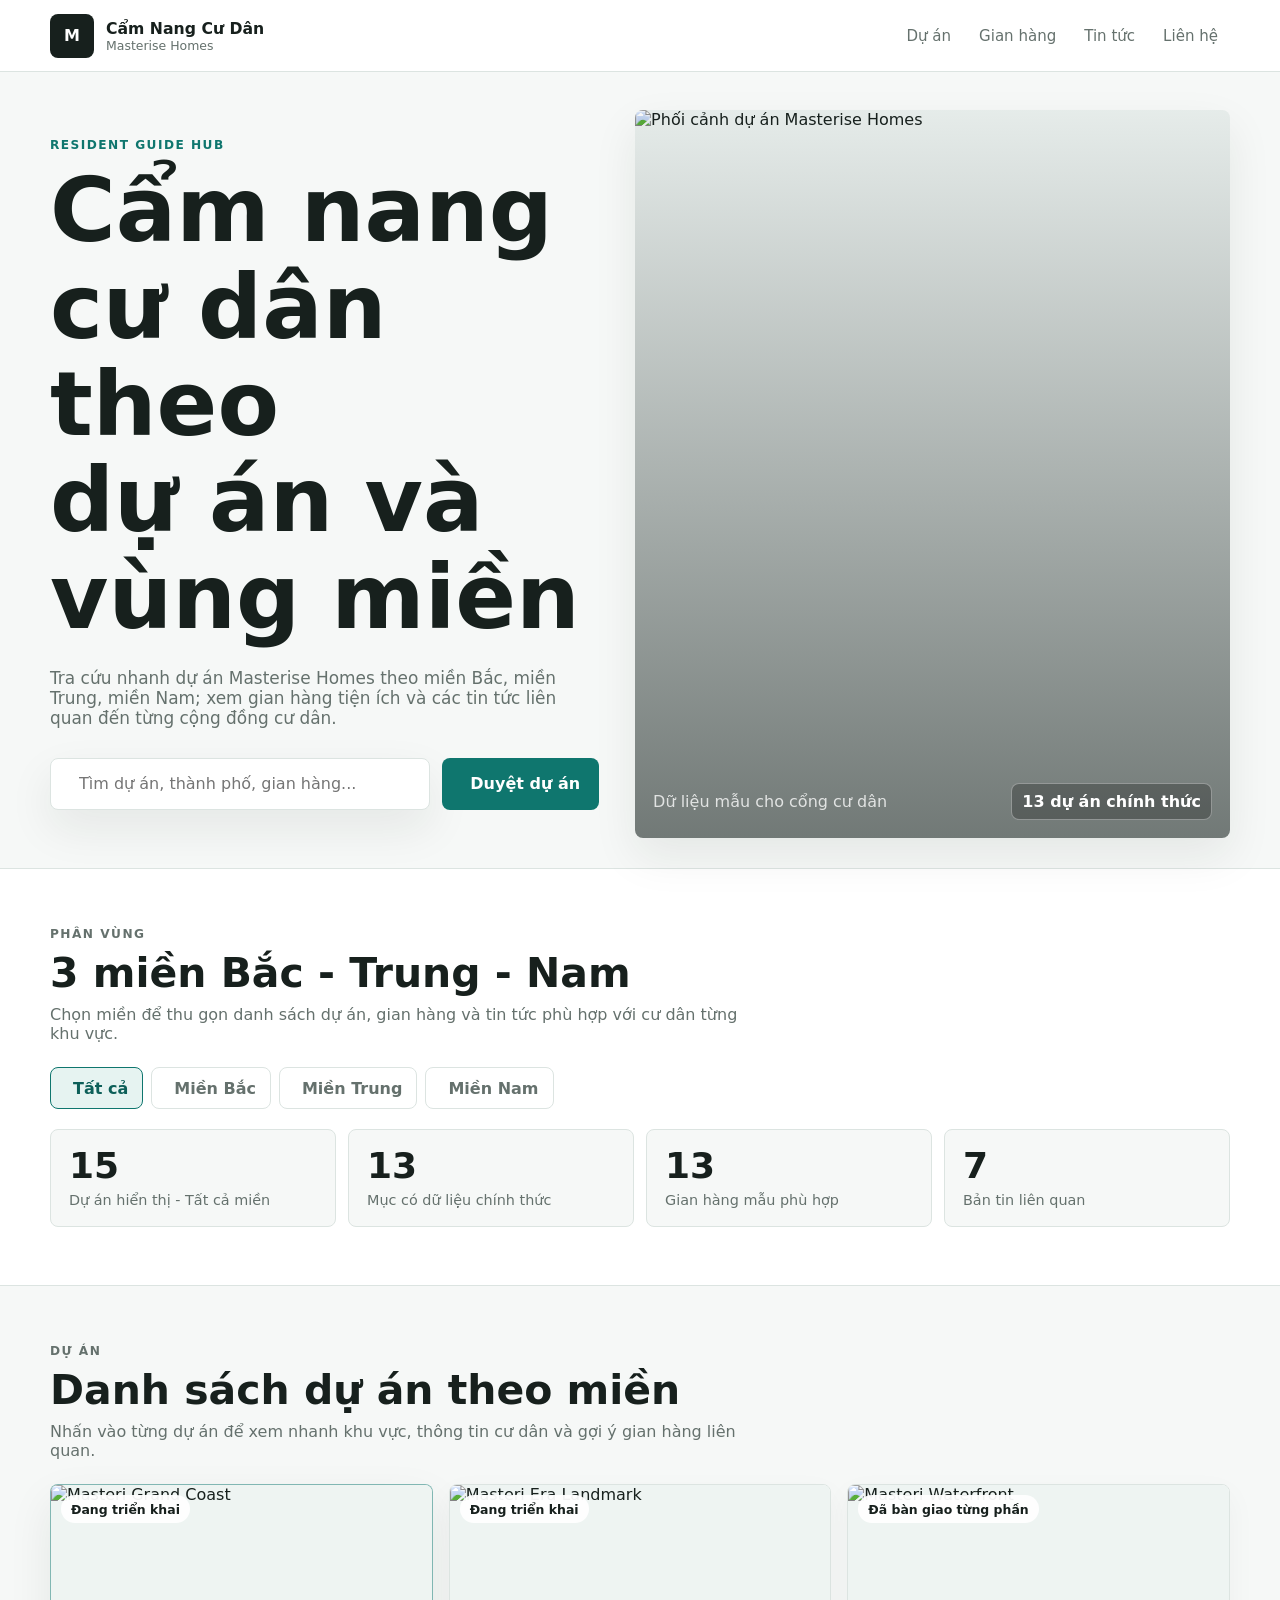
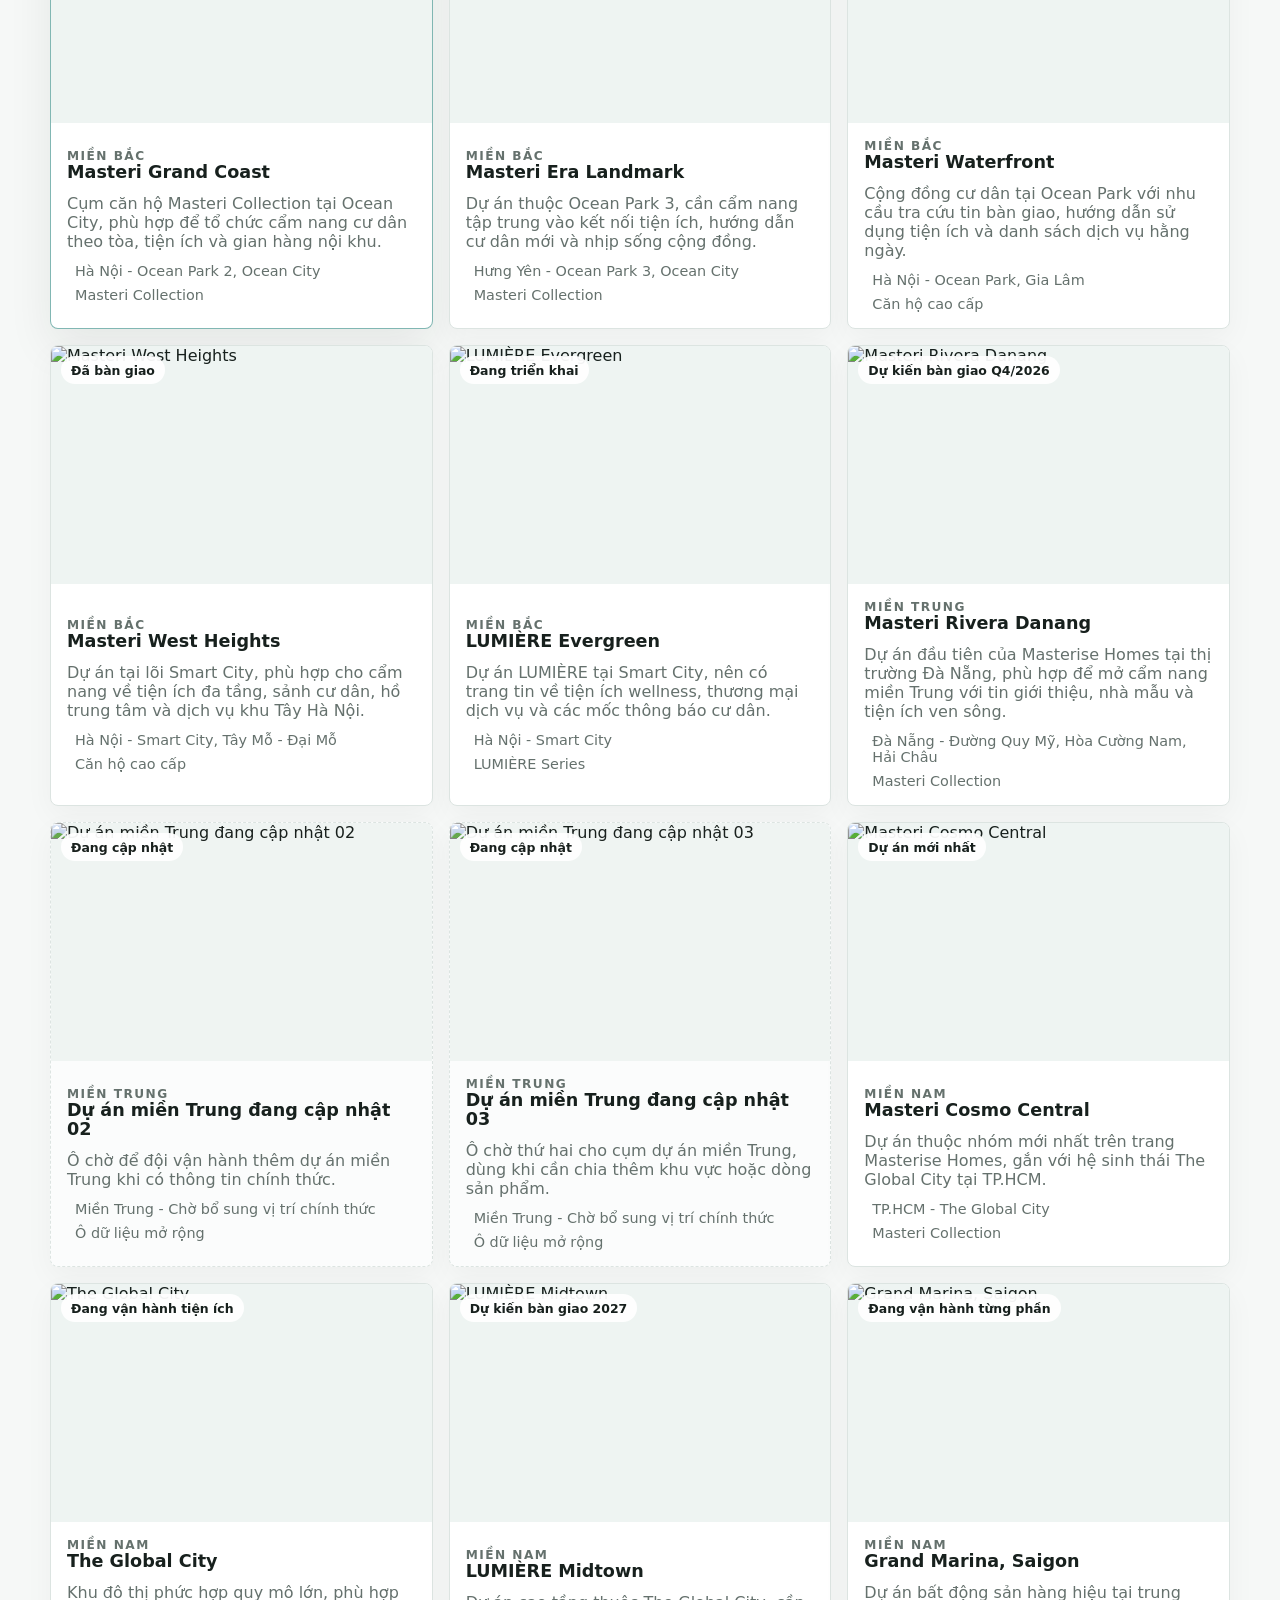
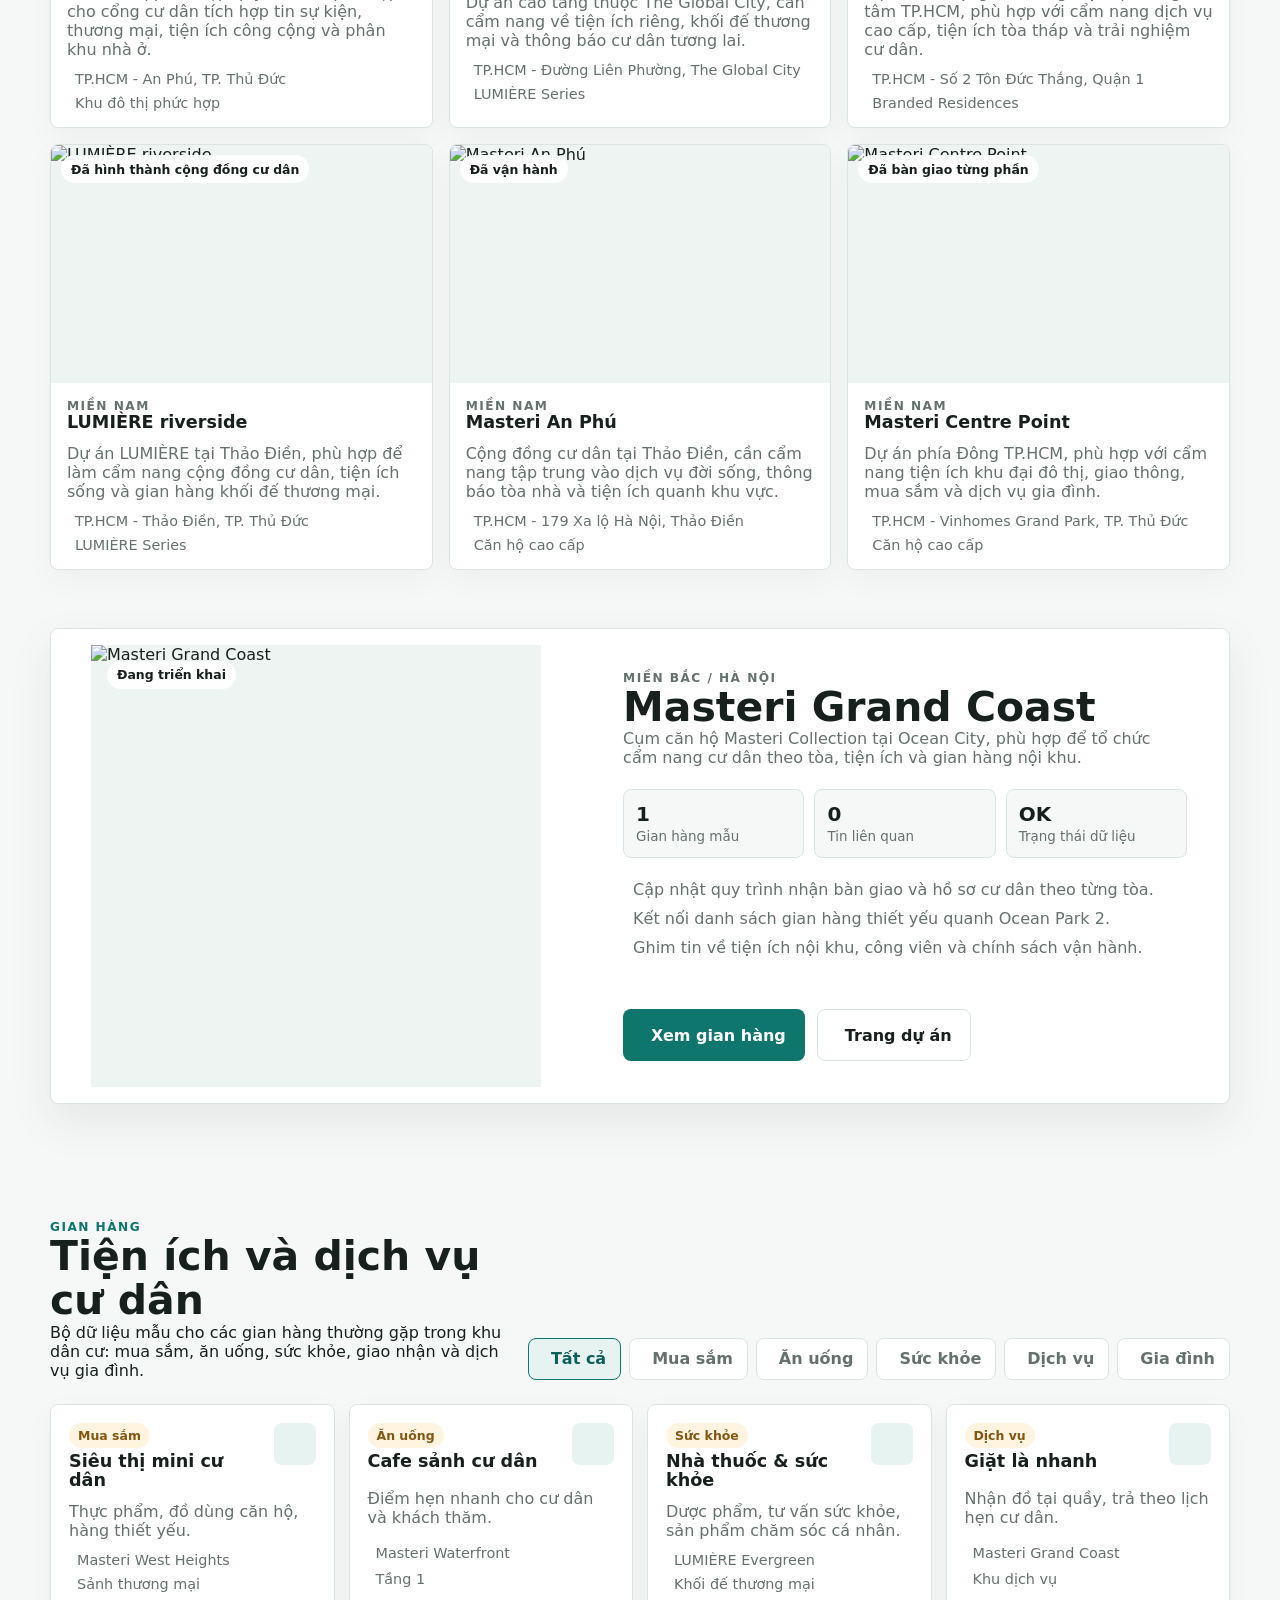
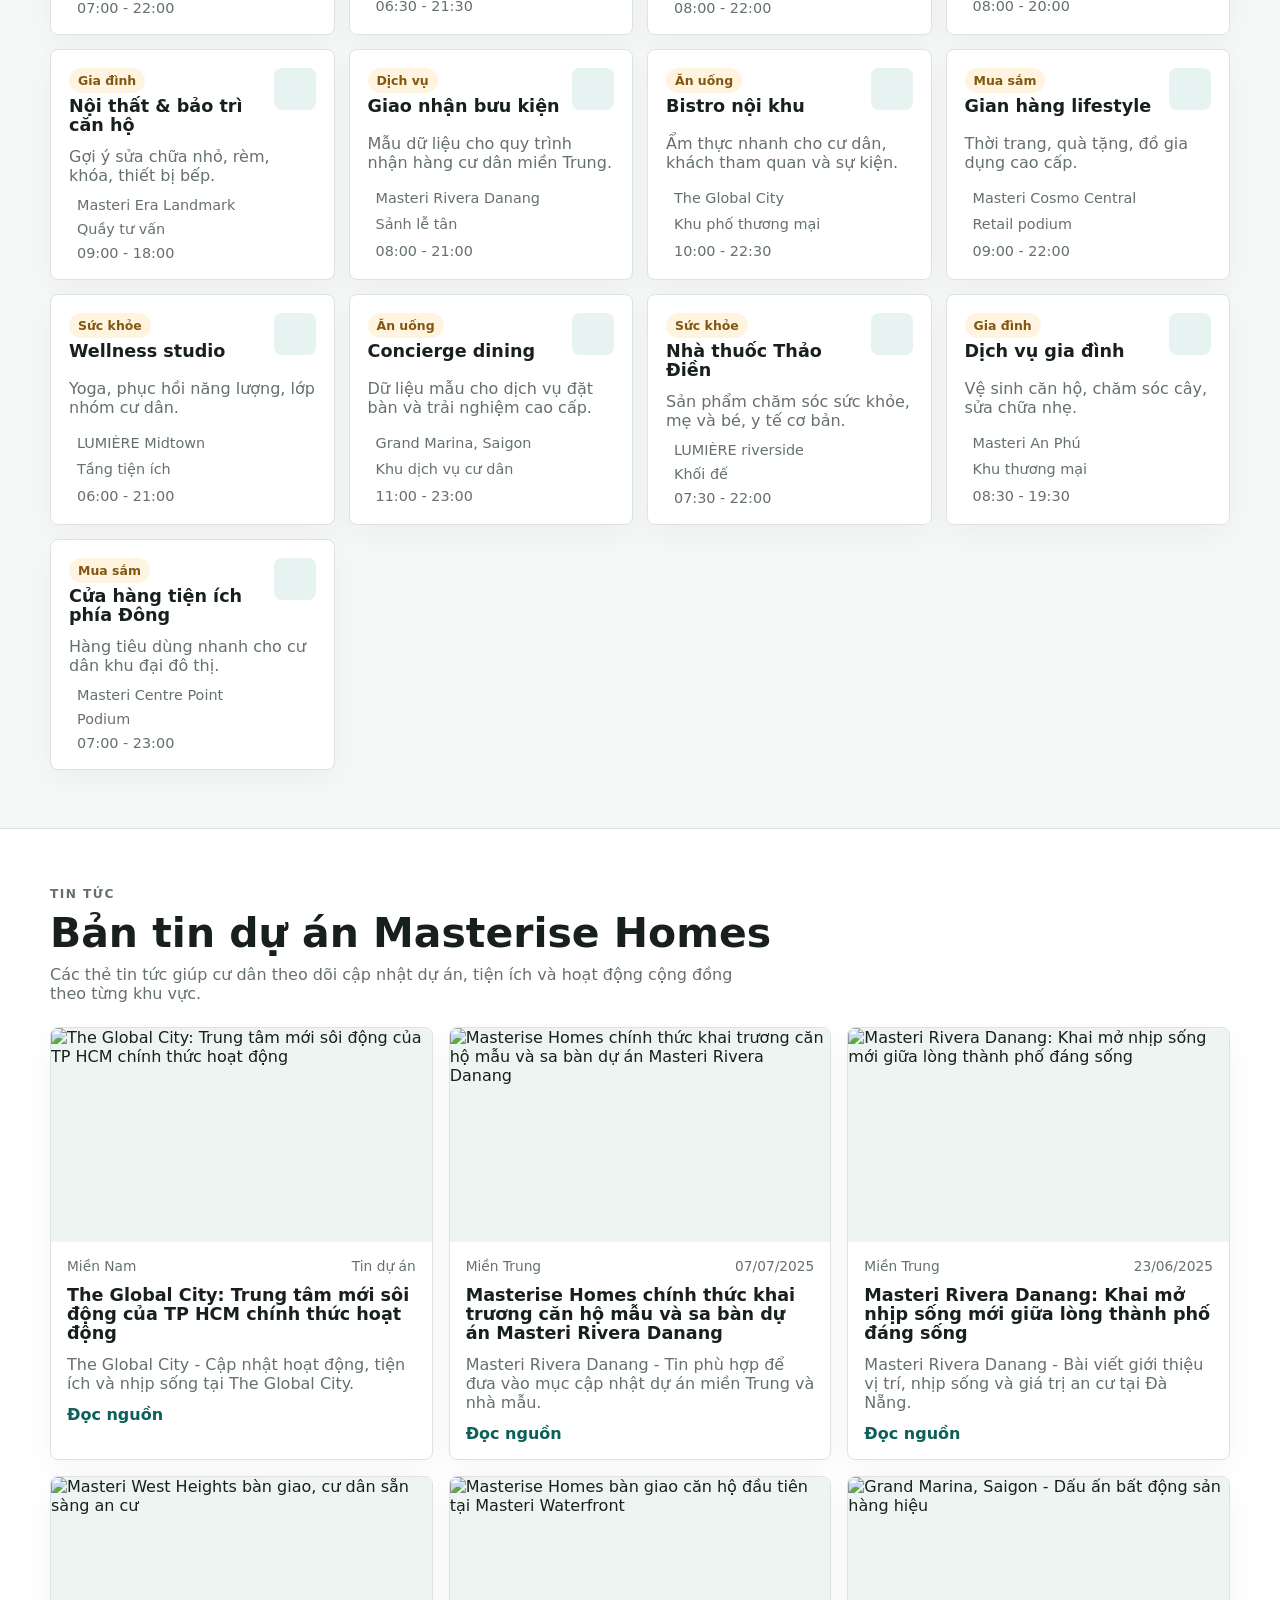
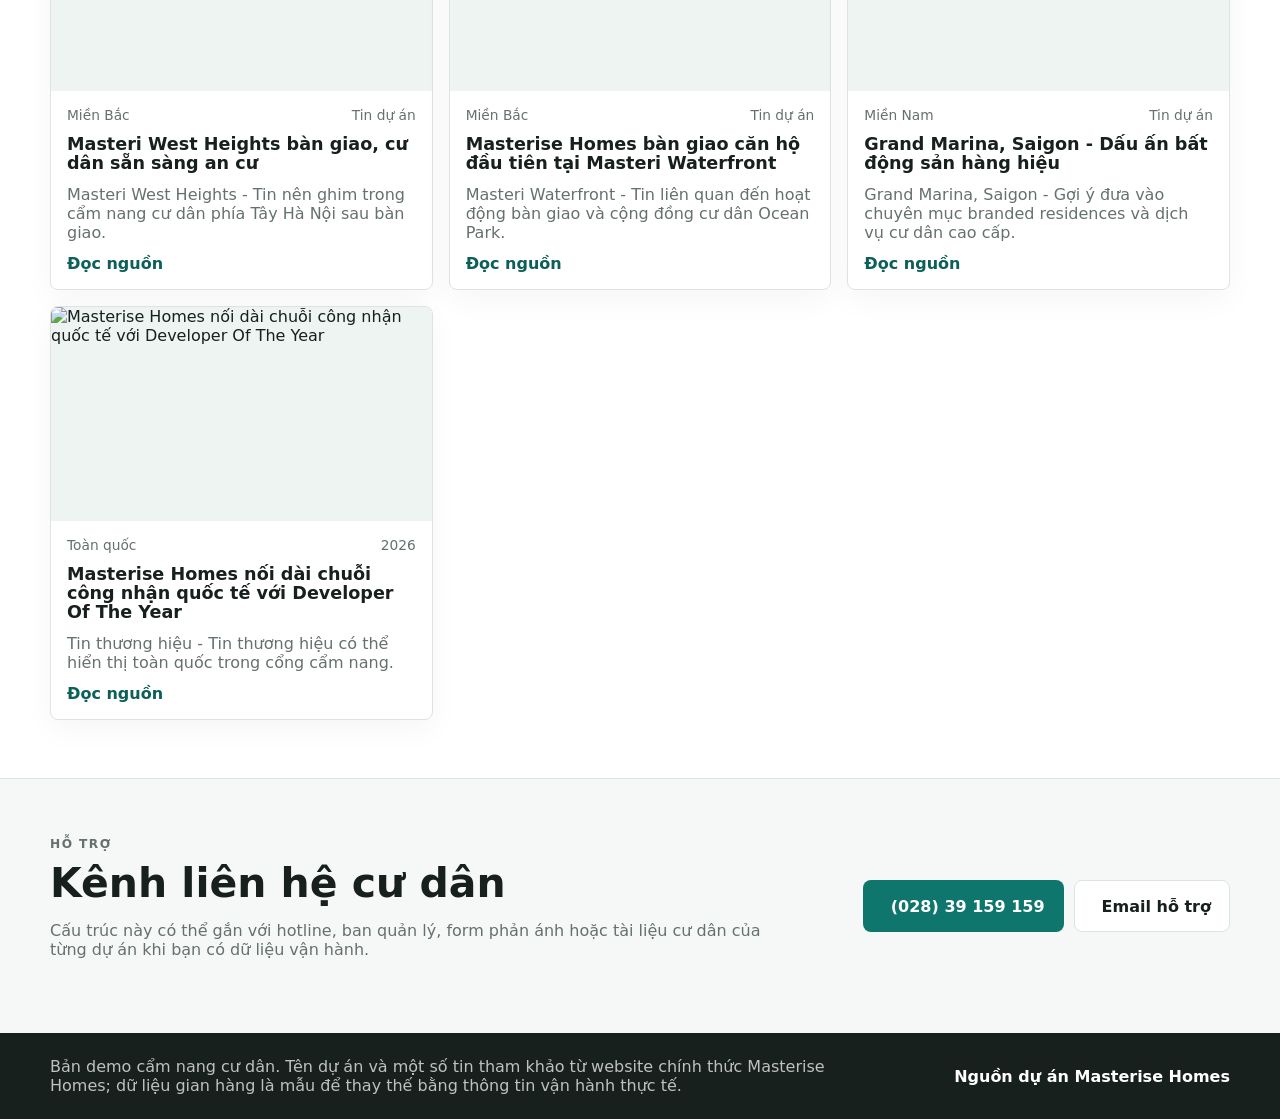
==== index.html @ fe1e752f "Initial resident guide website" ====
<!doctype html>
<html lang="vi">
  <head>
    <meta charset="utf-8" />
    <meta name="viewport" content="width=device-width, initial-scale=1" />
    <title>Cẩm nang cư dân Masterise Homes</title>
    <meta
      name="description"
      content="Cổng cẩm nang cư dân theo 3 miền, dự án, gian hàng và tin tức Masterise Homes."
    />
    <link rel="preconnect" href="https://masterisehomes.com" />
    <link rel="preconnect" href="https://unpkg.com" />
    <link rel="stylesheet" href="styles.css" />
    <script defer src="https://unpkg.com/lucide@latest/dist/umd/lucide.min.js"></script>
    <script defer src="script.js"></script>
  </head>
  <body>
    <header class="topbar">
      <a class="brand" href="#home" aria-label="Về đầu trang">
        <span class="brand-mark">M</span>
        <span>
          <strong>Cẩm Nang Cư Dân</strong>
          <small>Masterise Homes</small>
        </span>
      </a>

      <nav class="main-nav" aria-label="Điều hướng chính">
        <a href="#projects">Dự án</a>
        <a href="#stores">Gian hàng</a>
        <a href="#news">Tin tức</a>
        <a href="#contact">Liên hệ</a>
      </nav>
    </header>

    <main id="home">
      <section class="workspace">
        <div class="workspace-copy">
          <p class="eyebrow">Resident guide hub</p>
          <h1>
            <span>Cẩm nang</span>
            <span>cư dân theo</span>
            <span>dự án và</span>
            <span>vùng miền</span>
          </h1>
          <p>
            Tra cứu nhanh dự án Masterise Homes theo miền Bắc, miền Trung,
            miền Nam; xem gian hàng tiện ích và các tin tức liên quan đến từng
            cộng đồng cư dân.
          </p>

          <div class="control-row" role="search">
            <label class="search-box" for="searchInput">
              <i data-lucide="search" aria-hidden="true"></i>
              <input
                id="searchInput"
                type="search"
                placeholder="Tìm dự án, thành phố, gian hàng..."
                autocomplete="off"
              />
            </label>
            <button class="primary-action" type="button" data-scroll-to="projects">
              <i data-lucide="building-2" aria-hidden="true"></i>
              Duyệt dự án
            </button>
          </div>
        </div>

        <figure class="workspace-media">
          <img
            src="https://masterisehomes.com/_next/image?q=70&url=https%3A%2F%2Frevamp-ldp.masterisehomes.com%2Fuploads%2FMasteri_Cosmo_Central_bbf5e3661f.jpg&w=1920"
            alt="Phối cảnh dự án Masterise Homes"
          />
          <figcaption>
            <span>Dữ liệu mẫu cho cổng cư dân</span>
            <strong id="heroProjectCount">0 dự án</strong>
          </figcaption>
        </figure>
      </section>

      <section class="region-band" aria-labelledby="regionsTitle">
        <div class="section-heading">
          <p class="eyebrow">Phân vùng</p>
          <h2 id="regionsTitle">3 miền Bắc - Trung - Nam</h2>
          <p>
            Chọn miền để thu gọn danh sách dự án, gian hàng và tin tức phù hợp
            với cư dân từng khu vực.
          </p>
        </div>

        <div class="segmented" id="regionTabs" aria-label="Bộ lọc miền">
          <button class="is-active" type="button" data-region="all">
            <i data-lucide="layout-grid" aria-hidden="true"></i>
            Tất cả
          </button>
          <button type="button" data-region="north">
            <i data-lucide="mountain" aria-hidden="true"></i>
            Miền Bắc
          </button>
          <button type="button" data-region="central">
            <i data-lucide="waves" aria-hidden="true"></i>
            Miền Trung
          </button>
          <button type="button" data-region="south">
            <i data-lucide="sun" aria-hidden="true"></i>
            Miền Nam
          </button>
        </div>

        <div class="region-summary" id="regionSummary" aria-live="polite"></div>
      </section>

      <section class="content-section" id="projects" aria-labelledby="projectsTitle">
        <div class="section-heading">
          <p class="eyebrow">Dự án</p>
          <h2 id="projectsTitle">Danh sách dự án theo miền</h2>
          <p>
            Nhấn vào từng dự án để xem nhanh khu vực, thông tin cư dân và gợi ý
            gian hàng liên quan.
          </p>
        </div>

        <div class="project-grid" id="projectGrid"></div>
      </section>

      <section class="detail-band" aria-labelledby="detailTitle">
        <div class="project-detail" id="projectDetail">
          <div class="empty-state">
            <i data-lucide="mouse-pointer-click" aria-hidden="true"></i>
            <h2 id="detailTitle">Chọn một dự án</h2>
            <p>Thông tin vận hành và cẩm nang cư dân sẽ hiển thị tại đây.</p>
          </div>
        </div>
      </section>

      <section class="content-section" id="stores" aria-labelledby="storesTitle">
        <div class="section-heading with-actions">
          <div>
            <p class="eyebrow">Gian hàng</p>
            <h2 id="storesTitle">Tiện ích và dịch vụ cư dân</h2>
            <p>
              Bộ dữ liệu mẫu cho các gian hàng thường gặp trong khu dân cư:
              mua sắm, ăn uống, sức khỏe, giao nhận và dịch vụ gia đình.
            </p>
          </div>
          <div class="chip-row" id="storeCategories" aria-label="Lọc loại gian hàng"></div>
        </div>

        <div class="store-grid" id="storeGrid"></div>
      </section>

      <section class="news-band" id="news" aria-labelledby="newsTitle">
        <div class="section-heading">
          <p class="eyebrow">Tin tức</p>
          <h2 id="newsTitle">Bản tin dự án Masterise Homes</h2>
          <p>
            Các thẻ tin tức giúp cư dân theo dõi cập nhật dự án, tiện ích và
            hoạt động cộng đồng theo từng khu vực.
          </p>
        </div>

        <div class="news-grid" id="newsGrid"></div>
      </section>

      <section class="contact-band" id="contact" aria-labelledby="contactTitle">
        <div>
          <p class="eyebrow">Hỗ trợ</p>
          <h2 id="contactTitle">Kênh liên hệ cư dân</h2>
          <p>
            Cấu trúc này có thể gắn với hotline, ban quản lý, form phản ánh
            hoặc tài liệu cư dân của từng dự án khi bạn có dữ liệu vận hành.
          </p>
        </div>

        <div class="contact-actions">
          <a href="tel:02839159159" class="primary-action">
            <i data-lucide="phone" aria-hidden="true"></i>
            (028) 39 159 159
          </a>
          <a href="mailto:sales@masterisehomes.com" class="secondary-action">
            <i data-lucide="mail" aria-hidden="true"></i>
            Email hỗ trợ
          </a>
        </div>
      </section>
    </main>

    <footer class="site-footer">
      <p>
        Bản demo cẩm nang cư dân. Tên dự án và một số tin tham khảo từ website
        chính thức Masterise Homes; dữ liệu gian hàng là mẫu để thay thế bằng
        thông tin vận hành thực tế.
      </p>
      <a href="https://masterisehomes.com/du-an" target="_blank" rel="noreferrer">
        Nguồn dự án Masterise Homes
      </a>
    </footer>
  </body>
</html>
---- styles.css ----
:root {
  color-scheme: light;
  --bg: #f6f8f7;
  --surface: #ffffff;
  --surface-strong: #eef4f2;
  --ink: #17201d;
  --muted: #65716d;
  --line: #dce4e1;
  --green: #0f766e;
  --green-dark: #0d5f59;
  --gold: #b88428;
  --blue: #2563a9;
  --rose: #be3455;
  --shadow: 0 18px 45px rgba(23, 32, 29, 0.08);
  --radius: 8px;
  --content: min(1180px, calc(100vw - 32px));
  font-family: Inter, ui-sans-serif, system-ui, -apple-system, BlinkMacSystemFont,
    "Segoe UI", sans-serif;
}

* {
  box-sizing: border-box;
}

html {
  scroll-behavior: smooth;
}

body {
  margin: 0;
  background: var(--bg);
  color: var(--ink);
  line-height: 1.5;
}

body,
button,
input {
  font: inherit;
}

button,
a {
  -webkit-tap-highlight-color: transparent;
}

button {
  cursor: pointer;
}

a {
  color: inherit;
  text-decoration: none;
}

img {
  display: block;
  max-width: 100%;
}

.topbar {
  position: sticky;
  top: 0;
  z-index: 20;
  display: flex;
  align-items: center;
  justify-content: space-between;
  gap: 24px;
  width: 100%;
  min-height: 72px;
  padding: 12px max(16px, calc((100vw - 1180px) / 2));
  background: rgba(255, 255, 255, 0.92);
  border-bottom: 1px solid var(--line);
  backdrop-filter: blur(14px);
}

.brand {
  display: inline-flex;
  align-items: center;
  gap: 12px;
  min-width: 0;
}

.brand-mark {
  display: grid;
  place-items: center;
  flex: 0 0 44px;
  width: 44px;
  height: 44px;
  background: var(--ink);
  color: #fff;
  border-radius: var(--radius);
  font-weight: 800;
  letter-spacing: 0;
}

.brand strong,
.brand small {
  display: block;
}

.brand strong {
  font-size: 0.98rem;
}

.brand small {
  color: var(--muted);
  font-size: 0.78rem;
}

.main-nav {
  display: flex;
  align-items: center;
  justify-content: flex-end;
  gap: 4px;
  color: var(--muted);
  font-size: 0.94rem;
}

.main-nav a {
  border-radius: var(--radius);
  padding: 10px 12px;
}

.main-nav a:hover,
.main-nav a:focus-visible {
  background: var(--surface-strong);
  color: var(--ink);
  outline: none;
}

main {
  overflow: hidden;
}

.workspace {
  display: grid;
  grid-template-columns: minmax(0, 0.96fr) minmax(360px, 1.04fr);
  gap: 36px;
  align-items: stretch;
  width: var(--content);
  min-height: calc(100svh - 104px);
  margin: 0 auto;
  padding: 38px 0 30px;
}

.workspace-copy {
  display: flex;
  flex-direction: column;
  justify-content: center;
  min-width: 0;
  padding: 22px 0;
}

.eyebrow {
  margin: 0 0 10px;
  color: var(--green);
  font-size: 0.76rem;
  font-weight: 800;
  letter-spacing: 0.12em;
  text-transform: uppercase;
}

h1,
h2,
h3,
p {
  overflow-wrap: anywhere;
}

h1,
h2,
h3 {
  margin: 0;
  line-height: 1.08;
  letter-spacing: 0;
}

h1 {
  max-width: 760px;
  font-size: clamp(2.6rem, 7vw, 5.8rem);
}

h1 span {
  display: block;
}

h2 {
  font-size: clamp(1.7rem, 3.2vw, 3rem);
}

h3 {
  font-size: 1.1rem;
}

.workspace-copy > p:not(.eyebrow),
.section-heading > p,
.contact-band p,
.site-footer p {
  max-width: 720px;
  color: var(--muted);
}

.workspace-copy > p:not(.eyebrow) {
  margin: 22px 0 0;
  font-size: 1.06rem;
}

.control-row {
  display: flex;
  gap: 12px;
  align-items: center;
  flex-wrap: wrap;
  margin-top: 30px;
}

.search-box {
  display: flex;
  align-items: center;
  gap: 10px;
  flex: 1 1 310px;
  min-width: min(100%, 280px);
  height: 52px;
  padding: 0 16px;
  background: var(--surface);
  border: 1px solid var(--line);
  border-radius: var(--radius);
  box-shadow: var(--shadow);
}

.search-box svg {
  flex: 0 0 20px;
  color: var(--green);
}

.search-box input {
  width: 100%;
  min-width: 0;
  border: 0;
  outline: 0;
  background: transparent;
  color: var(--ink);
}

.primary-action,
.secondary-action {
  display: inline-flex;
  align-items: center;
  justify-content: center;
  gap: 9px;
  min-height: 52px;
  border: 1px solid transparent;
  border-radius: var(--radius);
  padding: 0 18px;
  font-weight: 800;
  white-space: nowrap;
}

.primary-action {
  background: var(--green);
  color: #fff;
}

.primary-action:hover,
.primary-action:focus-visible {
  background: var(--green-dark);
  outline: none;
}

.secondary-action {
  background: var(--surface);
  border-color: var(--line);
  color: var(--ink);
}

.secondary-action:hover,
.secondary-action:focus-visible {
  background: var(--surface-strong);
  outline: none;
}

.primary-action svg,
.secondary-action svg {
  flex: 0 0 18px;
  width: 18px;
  height: 18px;
}

.workspace-media {
  position: relative;
  min-height: 520px;
  margin: 0;
  overflow: hidden;
  border-radius: var(--radius);
  background: var(--surface-strong);
  box-shadow: var(--shadow);
}

.workspace-media img {
  width: 100%;
  height: 100%;
  min-height: 520px;
  object-fit: cover;
}

.workspace-media::after {
  content: "";
  position: absolute;
  inset: 0;
  background: linear-gradient(
    180deg,
    rgba(23, 32, 29, 0.04),
    rgba(23, 32, 29, 0.58)
  );
  pointer-events: none;
}

.workspace-media figcaption {
  position: absolute;
  right: 18px;
  bottom: 18px;
  left: 18px;
  z-index: 1;
  display: flex;
  align-items: center;
  justify-content: space-between;
  gap: 14px;
  color: #fff;
}

.workspace-media span {
  color: rgba(255, 255, 255, 0.78);
}

.workspace-media strong {
  flex: 0 0 auto;
  border: 1px solid rgba(255, 255, 255, 0.35);
  border-radius: var(--radius);
  padding: 8px 10px;
  background: rgba(0, 0, 0, 0.24);
}

.region-band,
.content-section,
.news-band,
.contact-band {
  width: 100%;
  padding: 58px max(16px, calc((100vw - 1180px) / 2));
}

.region-band,
.news-band {
  background: var(--surface);
  border-block: 1px solid var(--line);
}

.section-heading {
  display: grid;
  gap: 10px;
  margin-bottom: 24px;
}

.section-heading.with-actions {
  grid-template-columns: minmax(0, 1fr) auto;
  align-items: end;
  gap: 20px;
}

.section-heading p {
  margin: 0;
}

.segmented,
.chip-row {
  display: flex;
  flex-wrap: wrap;
  gap: 8px;
}

.segmented button,
.chip-row button {
  display: inline-flex;
  align-items: center;
  justify-content: center;
  gap: 8px;
  min-height: 42px;
  border: 1px solid var(--line);
  border-radius: var(--radius);
  padding: 0 14px;
  background: var(--surface);
  color: var(--muted);
  font-weight: 800;
}

.segmented button:hover,
.segmented button:focus-visible,
.chip-row button:hover,
.chip-row button:focus-visible,
.segmented button.is-active,
.chip-row button.is-active {
  border-color: var(--green);
  background: #e6f3f1;
  color: var(--green-dark);
  outline: none;
}

.segmented svg,
.chip-row svg {
  width: 17px;
  height: 17px;
}

.region-summary {
  display: grid;
  grid-template-columns: repeat(4, minmax(0, 1fr));
  gap: 12px;
  margin-top: 20px;
}

.summary-tile {
  min-width: 0;
  border: 1px solid var(--line);
  border-radius: var(--radius);
  padding: 18px;
  background: var(--bg);
}

.summary-tile strong {
  display: block;
  font-size: clamp(1.45rem, 3vw, 2.25rem);
  line-height: 1;
}

.summary-tile span {
  display: block;
  margin-top: 8px;
  color: var(--muted);
  font-size: 0.9rem;
}

.project-grid {
  display: grid;
  grid-template-columns: repeat(3, minmax(0, 1fr));
  gap: 16px;
}

.project-card,
.store-card,
.news-card {
  min-width: 0;
  border: 1px solid var(--line);
  border-radius: var(--radius);
  background: var(--surface);
  box-shadow: 0 10px 30px rgba(23, 32, 29, 0.04);
}

.project-card {
  display: grid;
  overflow: hidden;
  padding: 0;
  text-align: left;
  color: inherit;
}

.project-card:hover,
.project-card:focus-visible,
.project-card.is-selected {
  border-color: rgba(15, 118, 110, 0.52);
  box-shadow: var(--shadow);
  outline: none;
}

.project-card figure {
  position: relative;
  aspect-ratio: 16 / 10;
  margin: 0;
  overflow: hidden;
  background: var(--surface-strong);
}

.project-card img,
.detail-visual img,
.news-card img {
  width: 100%;
  height: 100%;
  object-fit: cover;
}

.badge {
  display: inline-flex;
  align-items: center;
  min-height: 28px;
  border-radius: 999px;
  padding: 0 10px;
  background: rgba(255, 255, 255, 0.94);
  color: var(--ink);
  font-size: 0.78rem;
  font-weight: 900;
}

.project-card .badge {
  position: absolute;
  top: 10px;
  left: 10px;
}

.project-body {
  display: grid;
  gap: 12px;
  padding: 16px;
}

.project-body p,
.store-card p,
.news-card p,
.detail-copy p {
  margin: 0;
  color: var(--muted);
}

.meta-list {
  display: grid;
  gap: 8px;
  color: var(--muted);
  font-size: 0.9rem;
}

.meta-list span {
  display: flex;
  align-items: flex-start;
  gap: 8px;
  min-width: 0;
}

.meta-list svg {
  flex: 0 0 17px;
  width: 17px;
  height: 17px;
  margin-top: 2px;
  color: var(--green);
}

.placeholder-project {
  border-style: dashed;
  background: #fbfcfc;
}

.placeholder-project figure {
  filter: grayscale(0.22);
}

.detail-band {
  padding: 0 max(16px, calc((100vw - 1180px) / 2)) 58px;
}

.project-detail {
  min-height: 340px;
  border: 1px solid var(--line);
  border-radius: var(--radius);
  background: var(--surface);
  box-shadow: var(--shadow);
  overflow: hidden;
}

.detail-layout {
  display: grid;
  grid-template-columns: minmax(280px, 0.9fr) minmax(0, 1.1fr);
  min-height: 420px;
}

.detail-visual {
  position: relative;
  min-height: 360px;
  background: var(--surface-strong);
}

.detail-visual .badge {
  position: absolute;
  top: 16px;
  left: 16px;
}

.detail-copy {
  display: grid;
  gap: 22px;
  align-content: center;
  padding: clamp(22px, 4vw, 42px);
}

.detail-kpis {
  display: grid;
  grid-template-columns: repeat(3, minmax(0, 1fr));
  gap: 10px;
}

.kpi {
  border: 1px solid var(--line);
  border-radius: var(--radius);
  padding: 12px;
  background: var(--bg);
}

.kpi strong {
  display: block;
  font-size: 1.25rem;
}

.kpi span {
  color: var(--muted);
  font-size: 0.84rem;
}

.guide-list {
  display: grid;
  gap: 10px;
  margin: 0;
  padding: 0;
  list-style: none;
}

.guide-list li {
  display: flex;
  gap: 10px;
  align-items: flex-start;
  color: var(--muted);
}

.guide-list svg {
  flex: 0 0 18px;
  width: 18px;
  height: 18px;
  margin-top: 2px;
  color: var(--gold);
}

.empty-state {
  display: grid;
  place-items: center;
  gap: 12px;
  min-height: 340px;
  padding: 32px;
  text-align: center;
}

.empty-state svg {
  width: 36px;
  height: 36px;
  color: var(--green);
}

.store-grid {
  display: grid;
  grid-template-columns: repeat(4, minmax(0, 1fr));
  gap: 14px;
}

.store-card {
  display: grid;
  gap: 12px;
  padding: 18px;
}

.store-top {
  display: flex;
  align-items: flex-start;
  justify-content: space-between;
  gap: 12px;
}

.store-icon {
  display: grid;
  place-items: center;
  flex: 0 0 42px;
  width: 42px;
  height: 42px;
  border-radius: var(--radius);
  background: #e6f3f1;
  color: var(--green-dark);
}

.store-icon svg {
  width: 21px;
  height: 21px;
}

.store-card h3 {
  margin-top: 4px;
}

.store-tag {
  display: inline-flex;
  width: fit-content;
  border-radius: 999px;
  padding: 5px 9px;
  background: #fff4df;
  color: #835712;
  font-size: 0.78rem;
  font-weight: 900;
}

.news-grid {
  display: grid;
  grid-template-columns: repeat(3, minmax(0, 1fr));
  gap: 16px;
}

.news-card {
  overflow: hidden;
}

.news-card figure {
  aspect-ratio: 16 / 9;
  margin: 0;
  background: var(--surface-strong);
}

.news-body {
  display: grid;
  gap: 12px;
  padding: 16px;
}

.news-meta {
  display: flex;
  align-items: center;
  justify-content: space-between;
  gap: 12px;
  color: var(--muted);
  font-size: 0.86rem;
}

.news-card a {
  display: inline-flex;
  align-items: center;
  gap: 8px;
  width: fit-content;
  color: var(--green-dark);
  font-weight: 900;
}

.news-card a:hover,
.news-card a:focus-visible {
  color: var(--blue);
  outline: none;
}

.contact-band {
  display: grid;
  grid-template-columns: minmax(0, 1fr) auto;
  align-items: center;
  gap: 28px;
}

.contact-band h2 {
  margin-bottom: 10px;
}

.contact-actions {
  display: flex;
  flex-wrap: wrap;
  gap: 10px;
  justify-content: flex-end;
}

.site-footer {
  display: flex;
  align-items: center;
  justify-content: space-between;
  gap: 20px;
  padding: 24px max(16px, calc((100vw - 1180px) / 2));
  background: var(--ink);
  color: #fff;
}

.site-footer p {
  max-width: 820px;
  margin: 0;
  color: rgba(255, 255, 255, 0.72);
}

.site-footer a {
  flex: 0 0 auto;
  color: #fff;
  font-weight: 900;
}

.site-footer a:hover,
.site-footer a:focus-visible {
  color: #d9b56d;
  outline: none;
}

.no-results {
  grid-column: 1 / -1;
  border: 1px dashed var(--line);
  border-radius: var(--radius);
  padding: 24px;
  background: var(--surface);
  color: var(--muted);
}

@media (max-width: 980px) {
  .workspace {
    grid-template-columns: 1fr;
    min-height: auto;
  }

  .workspace-media,
  .workspace-media img {
    min-height: 380px;
  }

  .region-summary,
  .store-grid {
    grid-template-columns: repeat(2, minmax(0, 1fr));
  }

  .project-grid,
  .news-grid {
    grid-template-columns: repeat(2, minmax(0, 1fr));
  }

  .detail-layout,
  .contact-band,
  .section-heading.with-actions {
    grid-template-columns: 1fr;
  }

  .contact-actions {
    justify-content: flex-start;
  }
}

@media (max-width: 720px) {
  .topbar {
    position: static;
    align-items: flex-start;
    flex-direction: column;
    gap: 10px;
  }

  .main-nav {
    display: flex;
    flex-wrap: wrap;
    width: 100%;
    justify-content: flex-start;
    gap: 16px;
    overflow-x: visible;
    padding-bottom: 2px;
  }

  .main-nav a {
    padding: 8px 0;
    text-align: left;
    font-size: 0.82rem;
    white-space: nowrap;
  }

  .workspace {
    width: calc(100vw - 24px);
    padding-top: 20px;
  }

  h1 {
    font-size: clamp(1.9rem, 8.6vw, 2.25rem);
  }

  .workspace-copy > p:not(.eyebrow) {
    max-width: calc(100vw - 96px);
    font-size: 0.96rem;
  }

  .primary-action,
  .secondary-action,
  .search-box {
    width: 100%;
  }

  .workspace-media,
  .workspace-media img {
    min-height: 300px;
  }

  .workspace-media figcaption {
    align-items: flex-start;
    flex-direction: column;
  }

  .region-band,
  .content-section,
  .news-band,
  .contact-band {
    padding-block: 42px;
  }

  .project-grid,
  .news-grid,
  .store-grid,
  .region-summary,
  .detail-kpis {
    grid-template-columns: 1fr;
  }

  .detail-band {
    padding-bottom: 42px;
  }

  .segmented button,
  .chip-row button {
    flex: 1 1 calc(50% - 8px);
  }

  .site-footer {
    align-items: flex-start;
    flex-direction: column;
  }
}
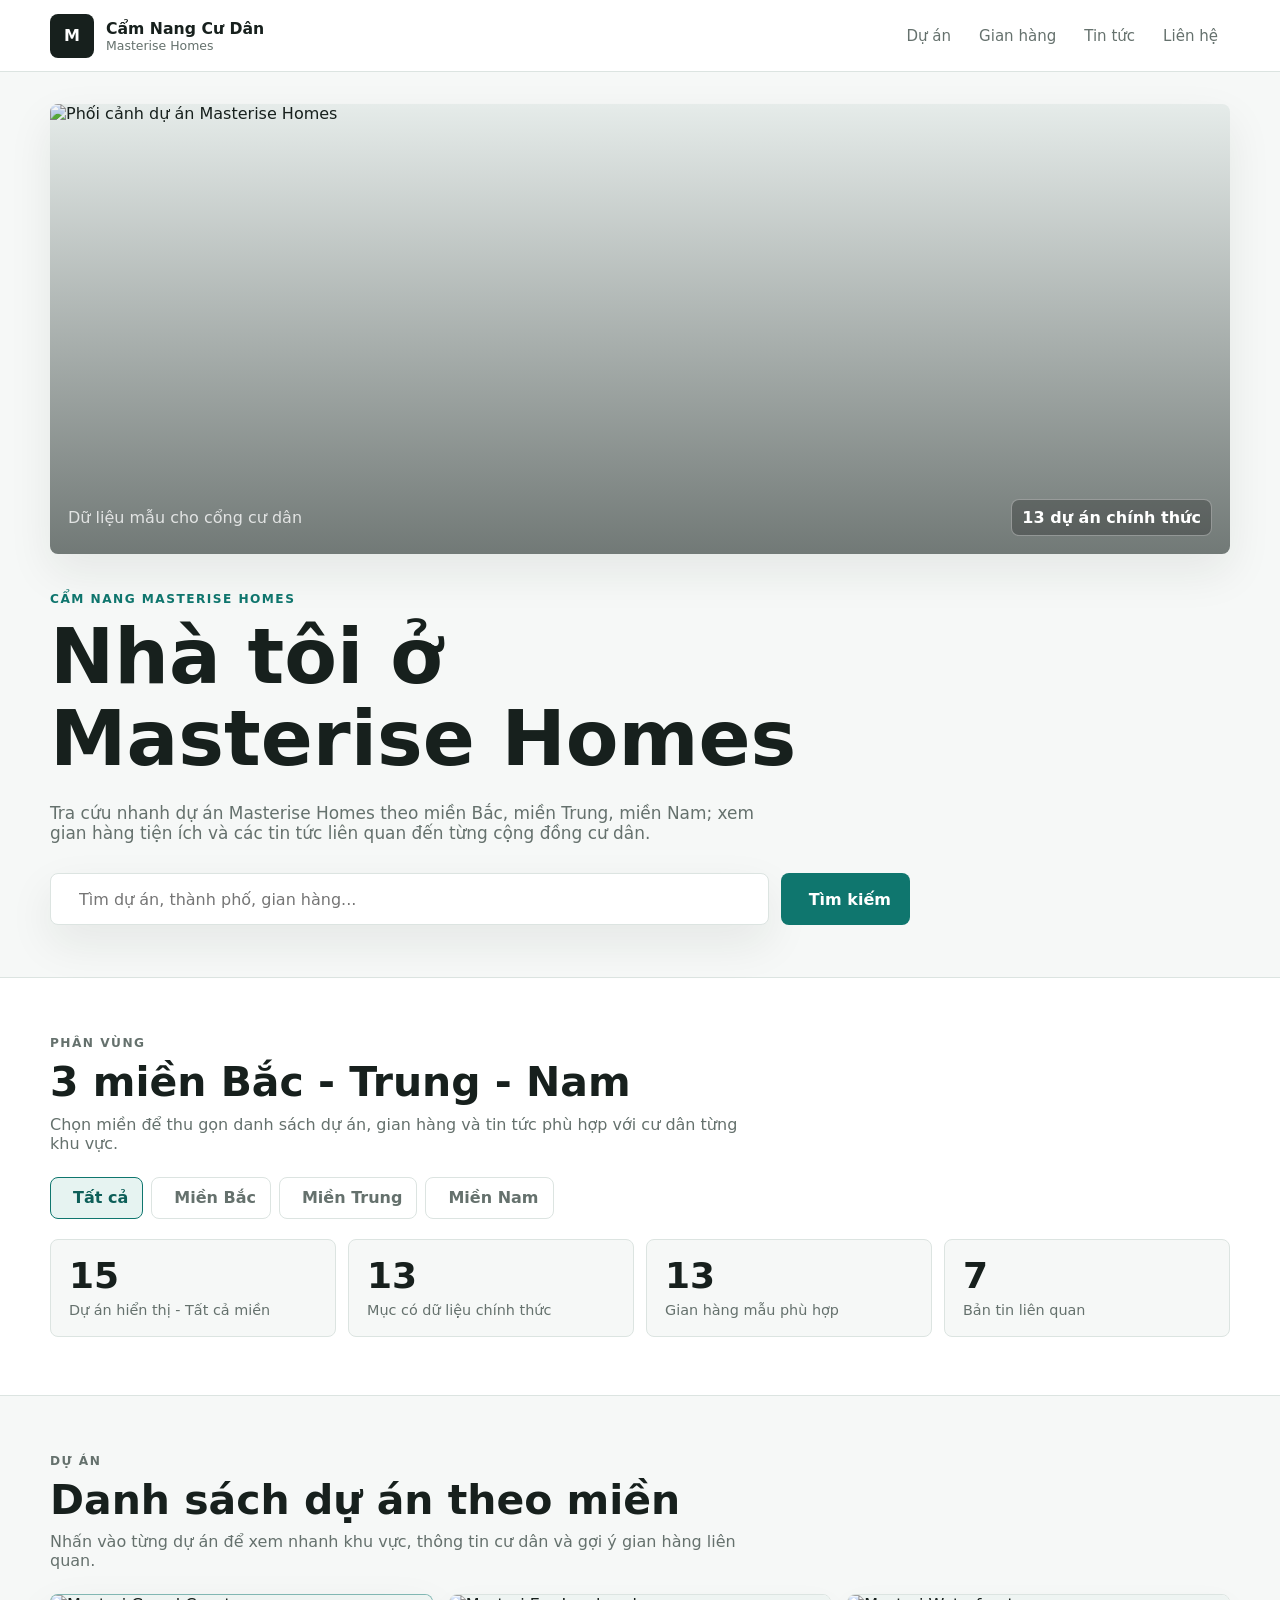
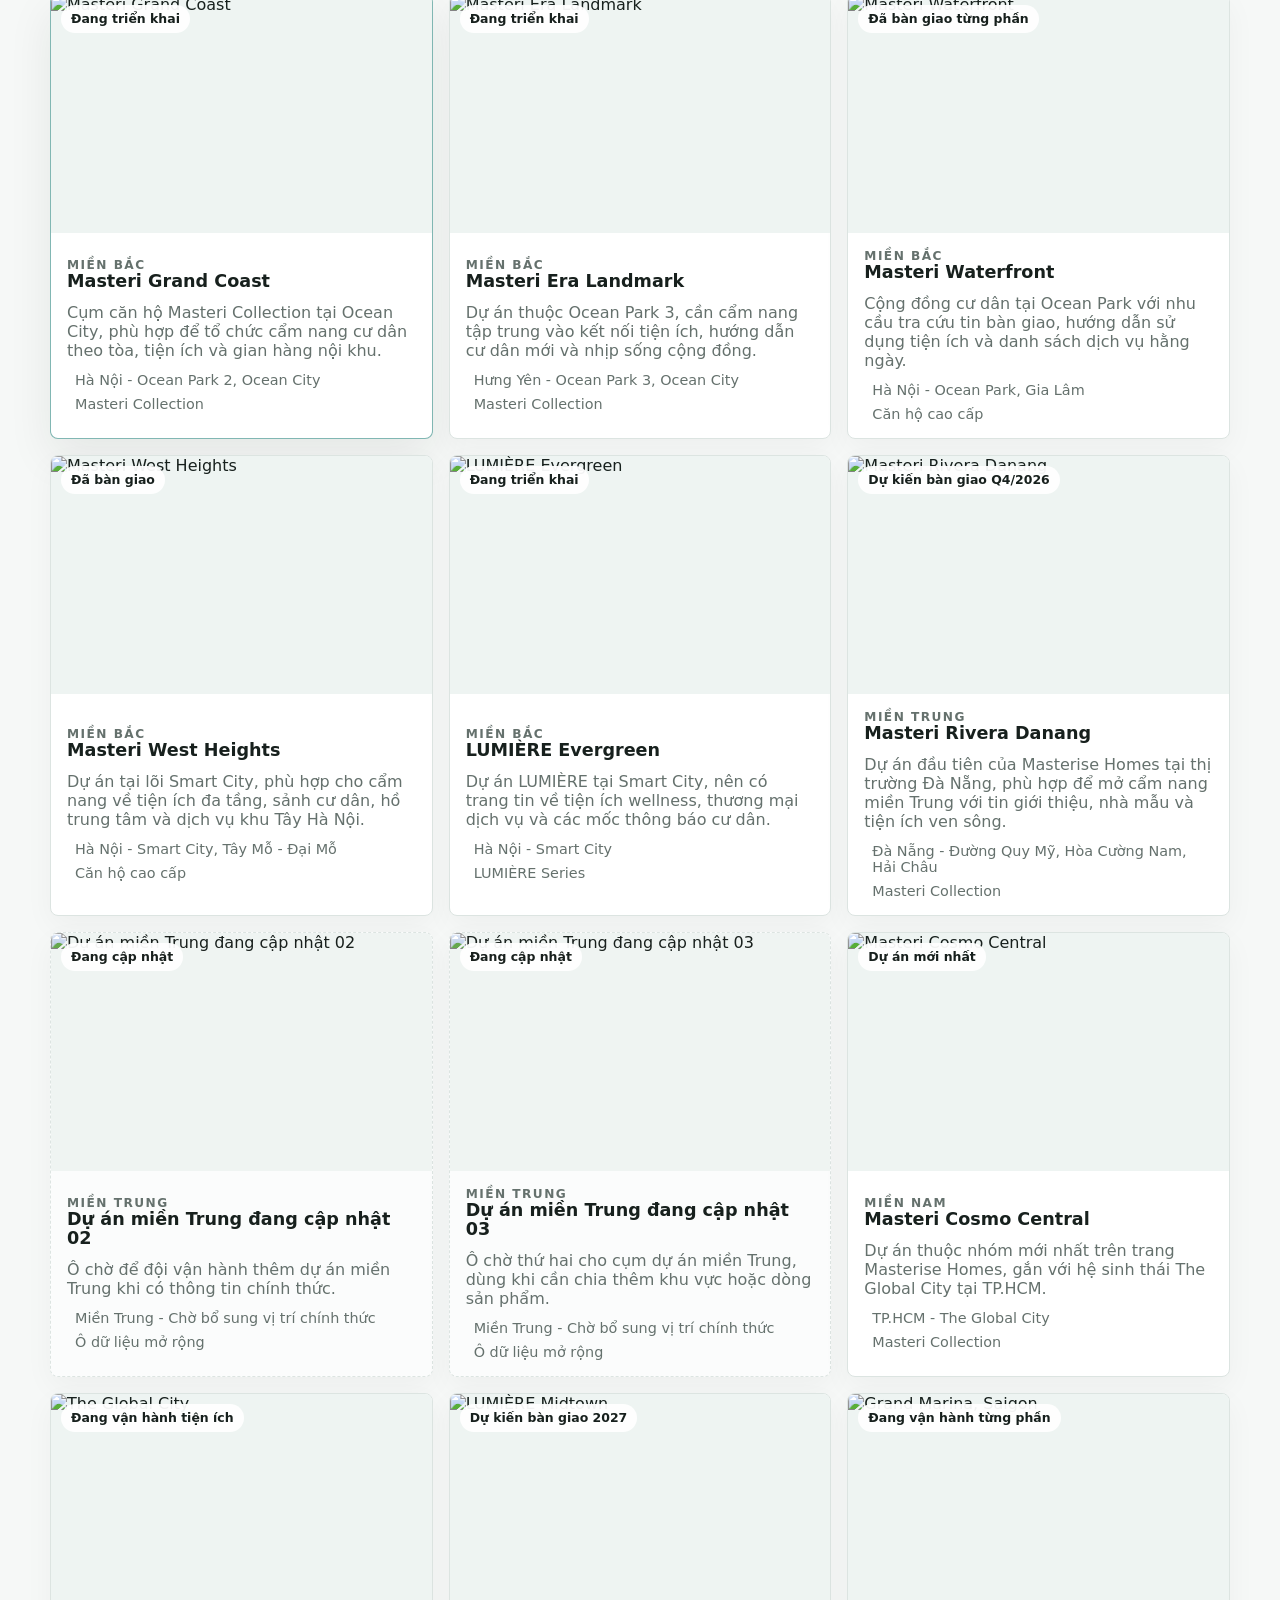
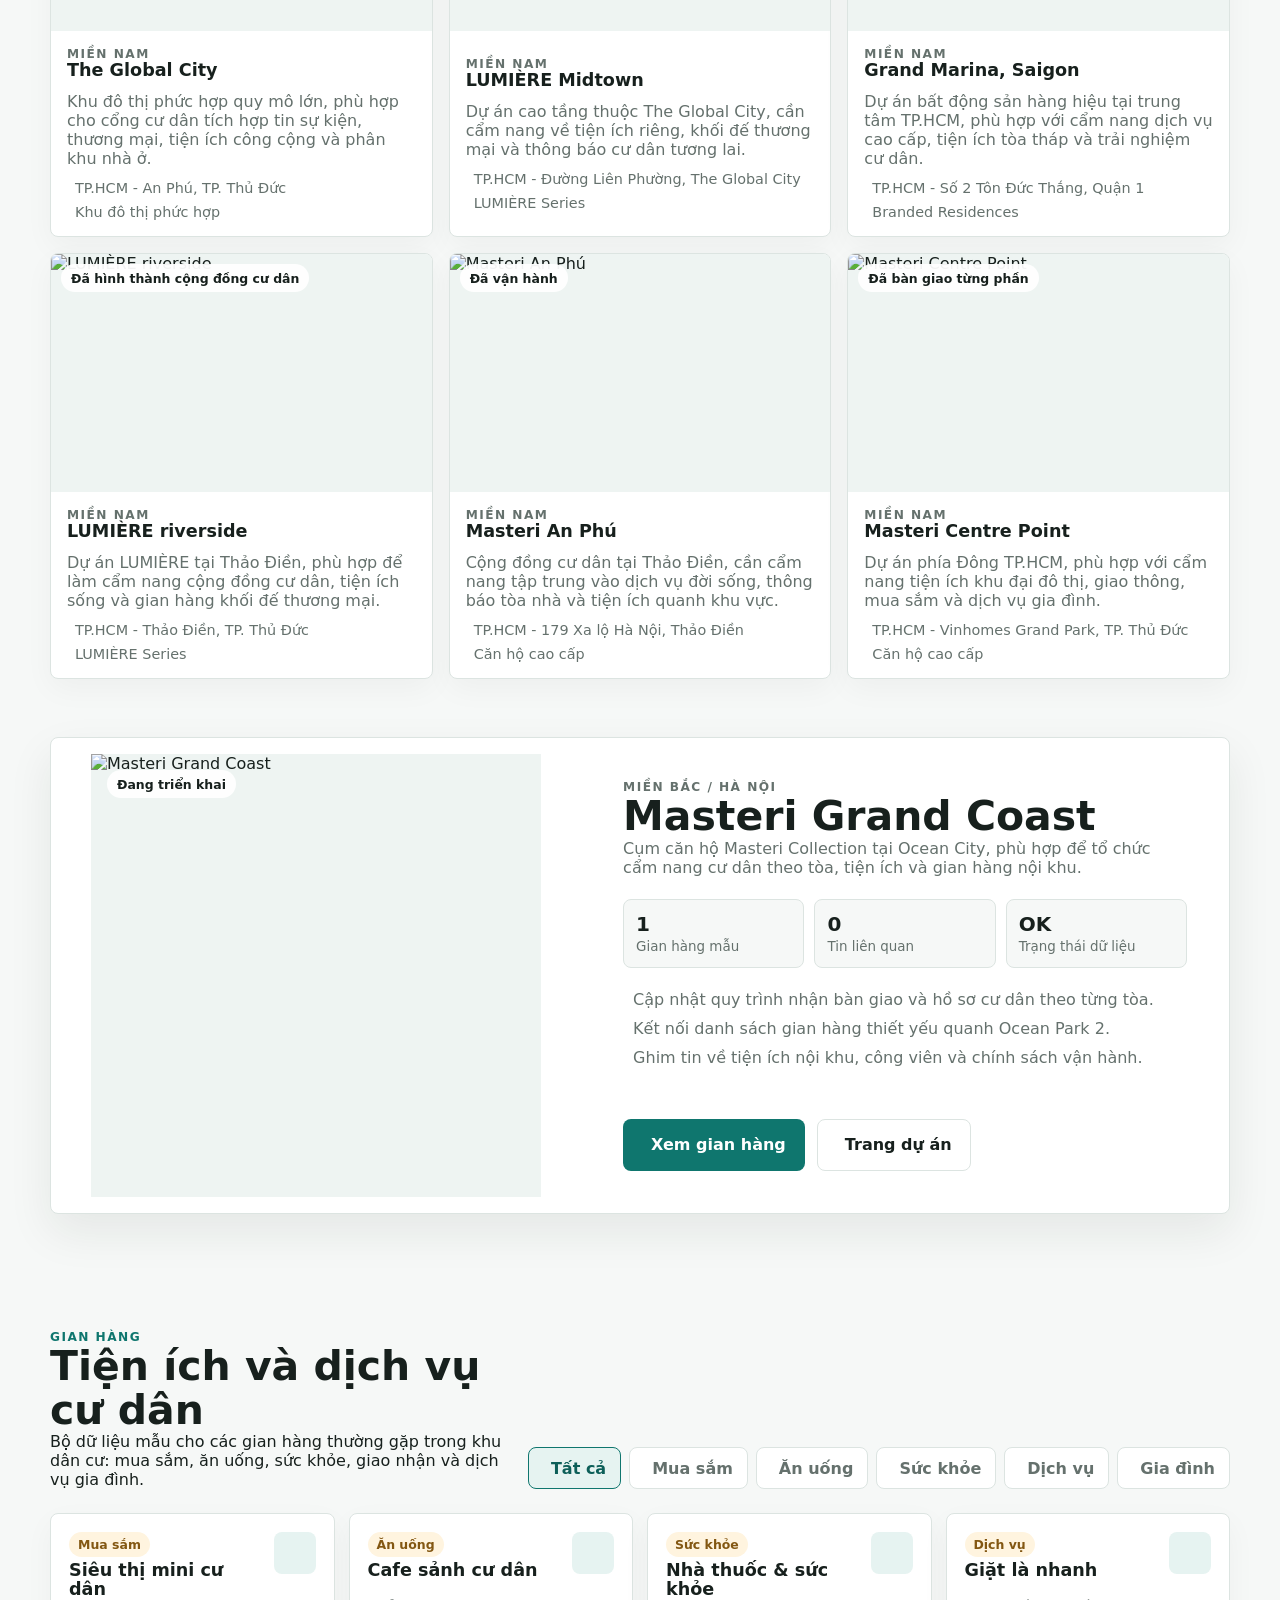
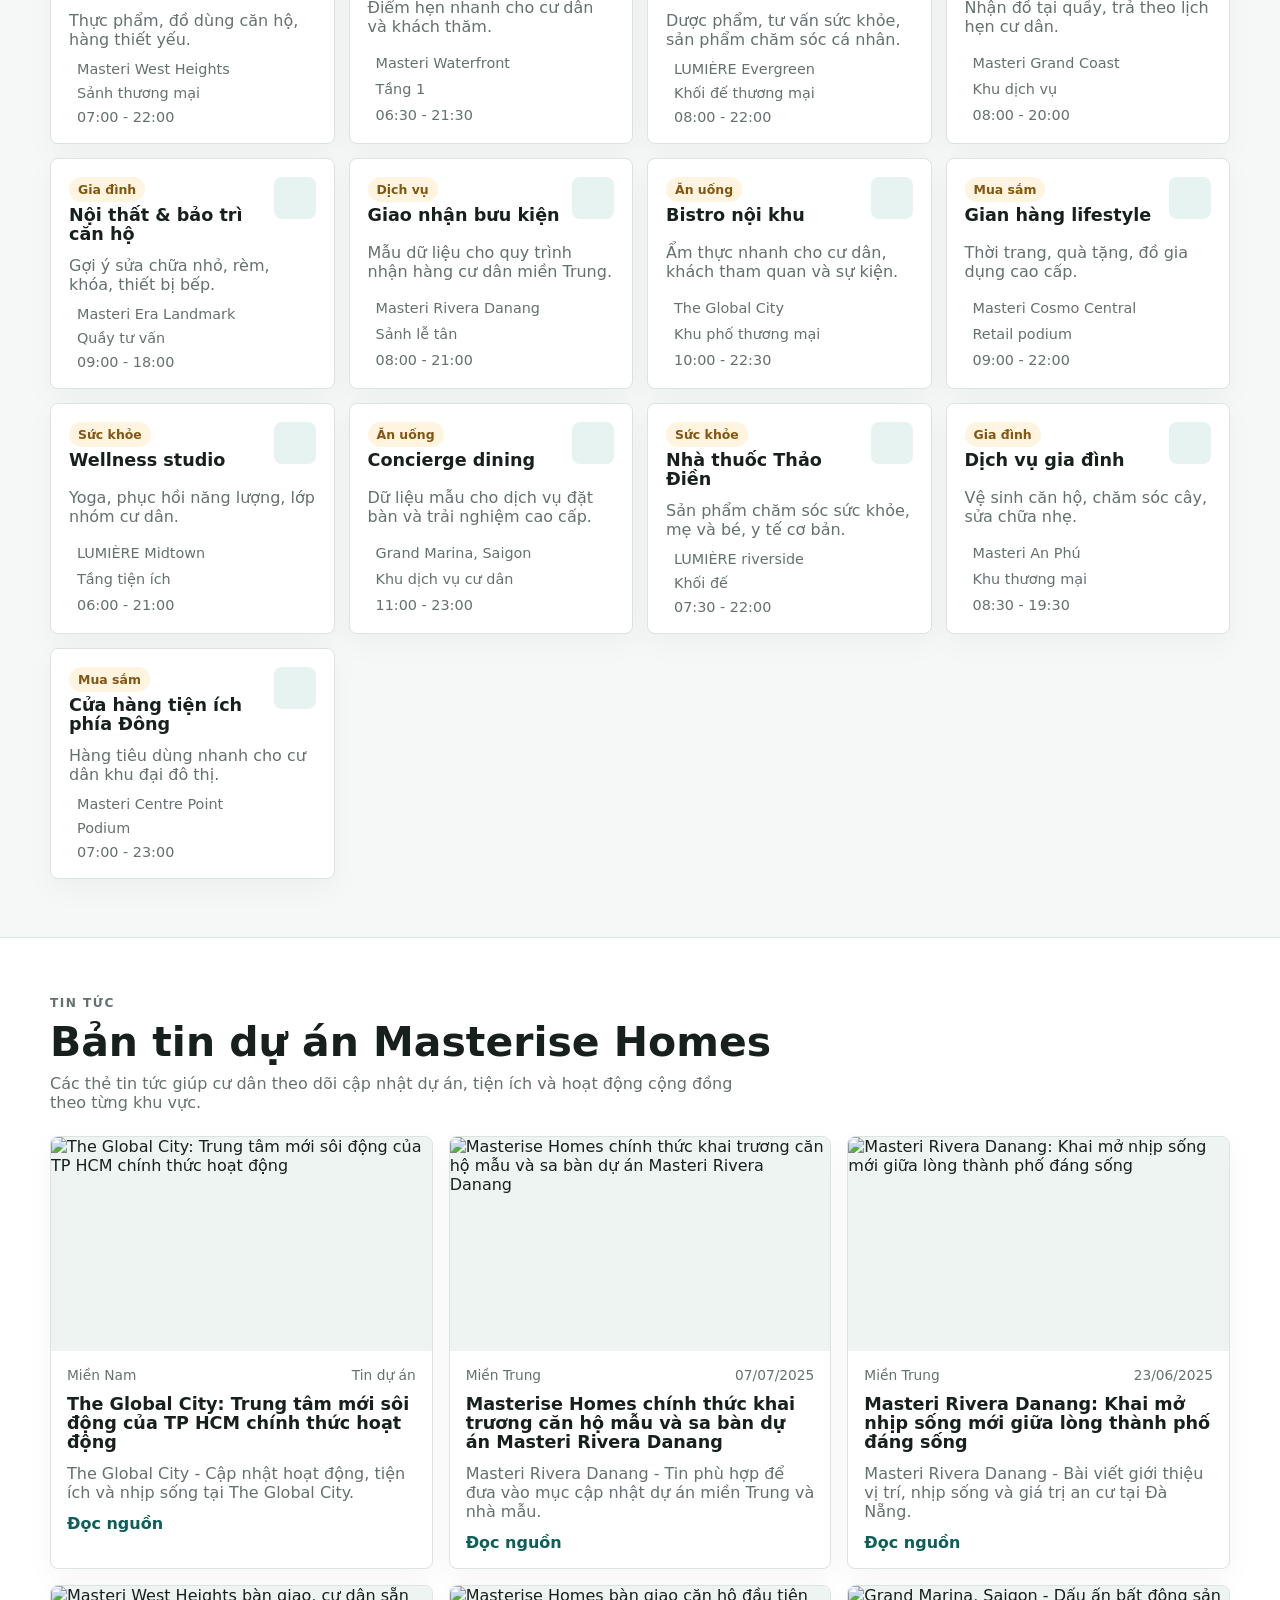
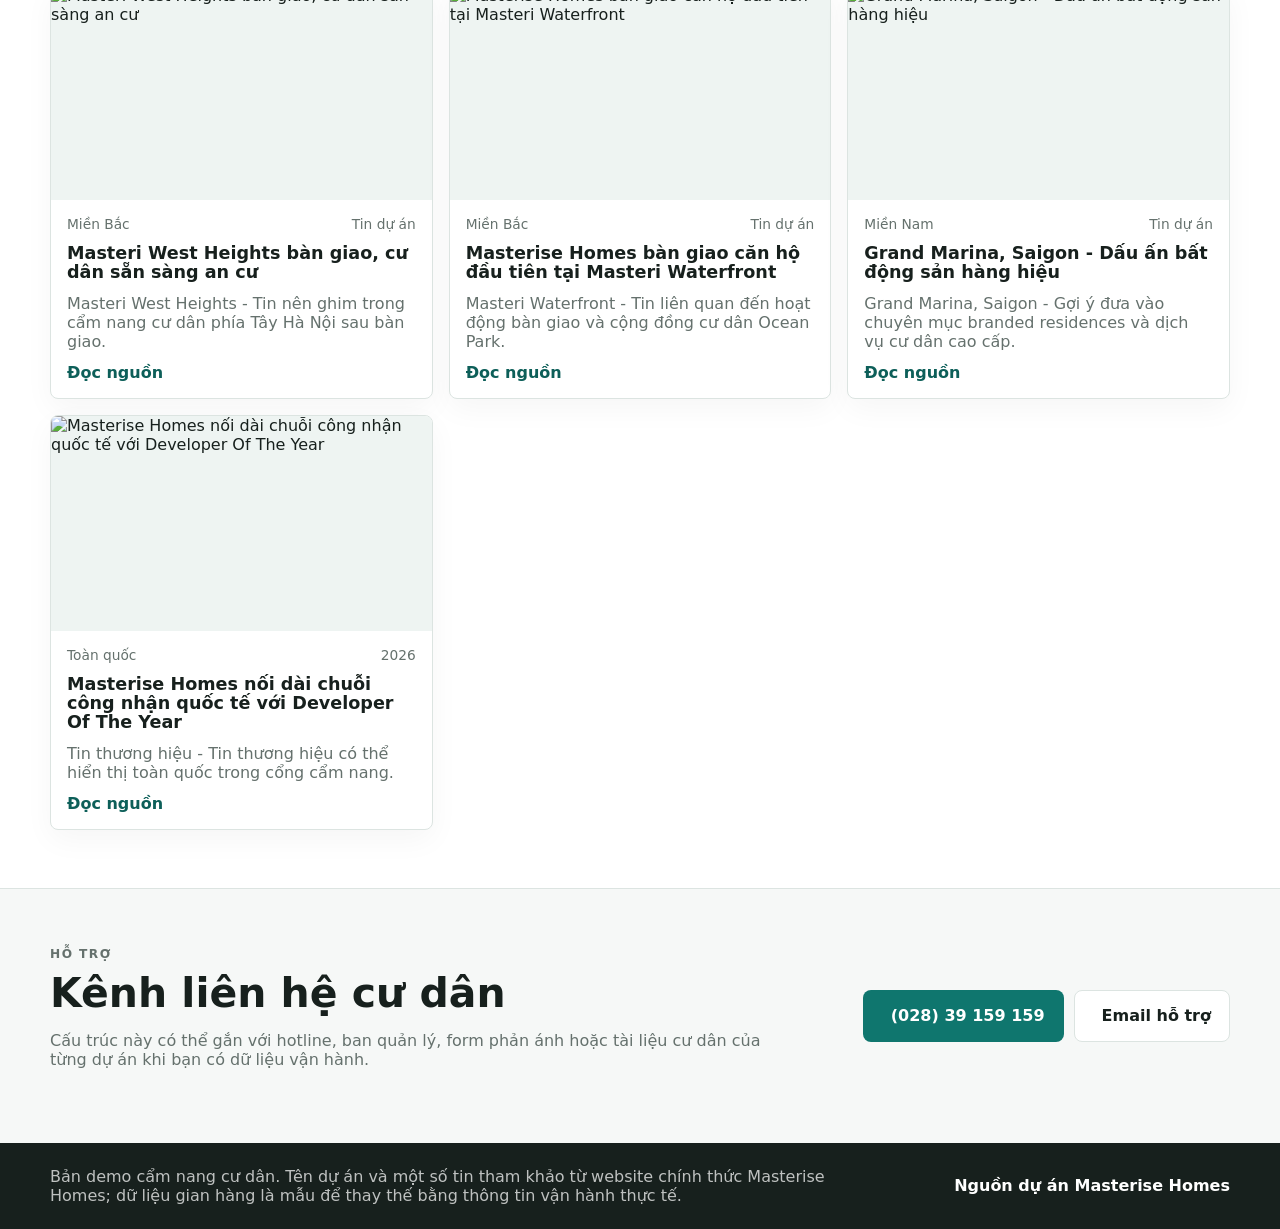
==== commit 691d0a8b: "Update hero copy and layout" ====
--- a/index.html
+++ b/index.html
@@ -35,12 +35,10 @@
     <main id="home">
       <section class="workspace">
         <div class="workspace-copy">
-          <p class="eyebrow">Resident guide hub</p>
+          <p class="eyebrow">Cẩm nang Masterise Homes</p>
           <h1>
-            <span>Cẩm nang</span>
-            <span>cư dân theo</span>
-            <span>dự án và</span>
-            <span>vùng miền</span>
+            <span>Nhà tôi ở</span>
+            <span>Masterise Homes</span>
           </h1>
           <p>
             Tra cứu nhanh dự án Masterise Homes theo miền Bắc, miền Trung,
@@ -59,8 +57,8 @@
               />
             </label>
             <button class="primary-action" type="button" data-scroll-to="projects">
-              <i data-lucide="building-2" aria-hidden="true"></i>
-              Duyệt dự án
+              <i data-lucide="search" aria-hidden="true"></i>
+              Tìm kiếm
             </button>
           </div>
         </div>
--- a/styles.css
+++ b/styles.css
@@ -135,13 +135,13 @@
 
 .workspace {
   display: grid;
-  grid-template-columns: minmax(0, 0.96fr) minmax(360px, 1.04fr);
-  gap: 36px;
-  align-items: stretch;
+  grid-template-columns: 1fr;
+  gap: 28px;
+  align-items: start;
   width: var(--content);
-  min-height: calc(100svh - 104px);
+  min-height: auto;
   margin: 0 auto;
-  padding: 38px 0 30px;
+  padding: 32px 0 30px;
 }
 
 .workspace-copy {
@@ -149,7 +149,8 @@
   flex-direction: column;
   justify-content: center;
   min-width: 0;
-  padding: 22px 0;
+  max-width: 860px;
+  padding: 10px 0 22px;
 }
 
 .eyebrow {
@@ -177,8 +178,8 @@
 }
 
 h1 {
-  max-width: 760px;
-  font-size: clamp(2.6rem, 7vw, 5.8rem);
+  max-width: 900px;
+  font-size: clamp(2.8rem, 6vw, 5.6rem);
 }
 
 h1 span {
@@ -288,18 +289,20 @@
 
 .workspace-media {
   position: relative;
-  min-height: 520px;
+  order: -1;
+  min-height: clamp(280px, 34vw, 440px);
   margin: 0;
   overflow: hidden;
   border-radius: var(--radius);
   background: var(--surface-strong);
   box-shadow: var(--shadow);
+  aspect-ratio: 21 / 8;
 }
 
 .workspace-media img {
   width: 100%;
   height: 100%;
-  min-height: 520px;
+  min-height: 0;
   object-fit: cover;
 }
 
@@ -807,7 +810,11 @@
 
   .workspace-media,
   .workspace-media img {
-    min-height: 380px;
+    min-height: 300px;
+  }
+
+  .workspace-media {
+    aspect-ratio: 16 / 7;
   }
 
   .region-summary,
@@ -878,7 +885,11 @@
 
   .workspace-media,
   .workspace-media img {
-    min-height: 300px;
+    min-height: 210px;
+  }
+
+  .workspace-media {
+    aspect-ratio: 16 / 9;
   }
 
   .workspace-media figcaption {
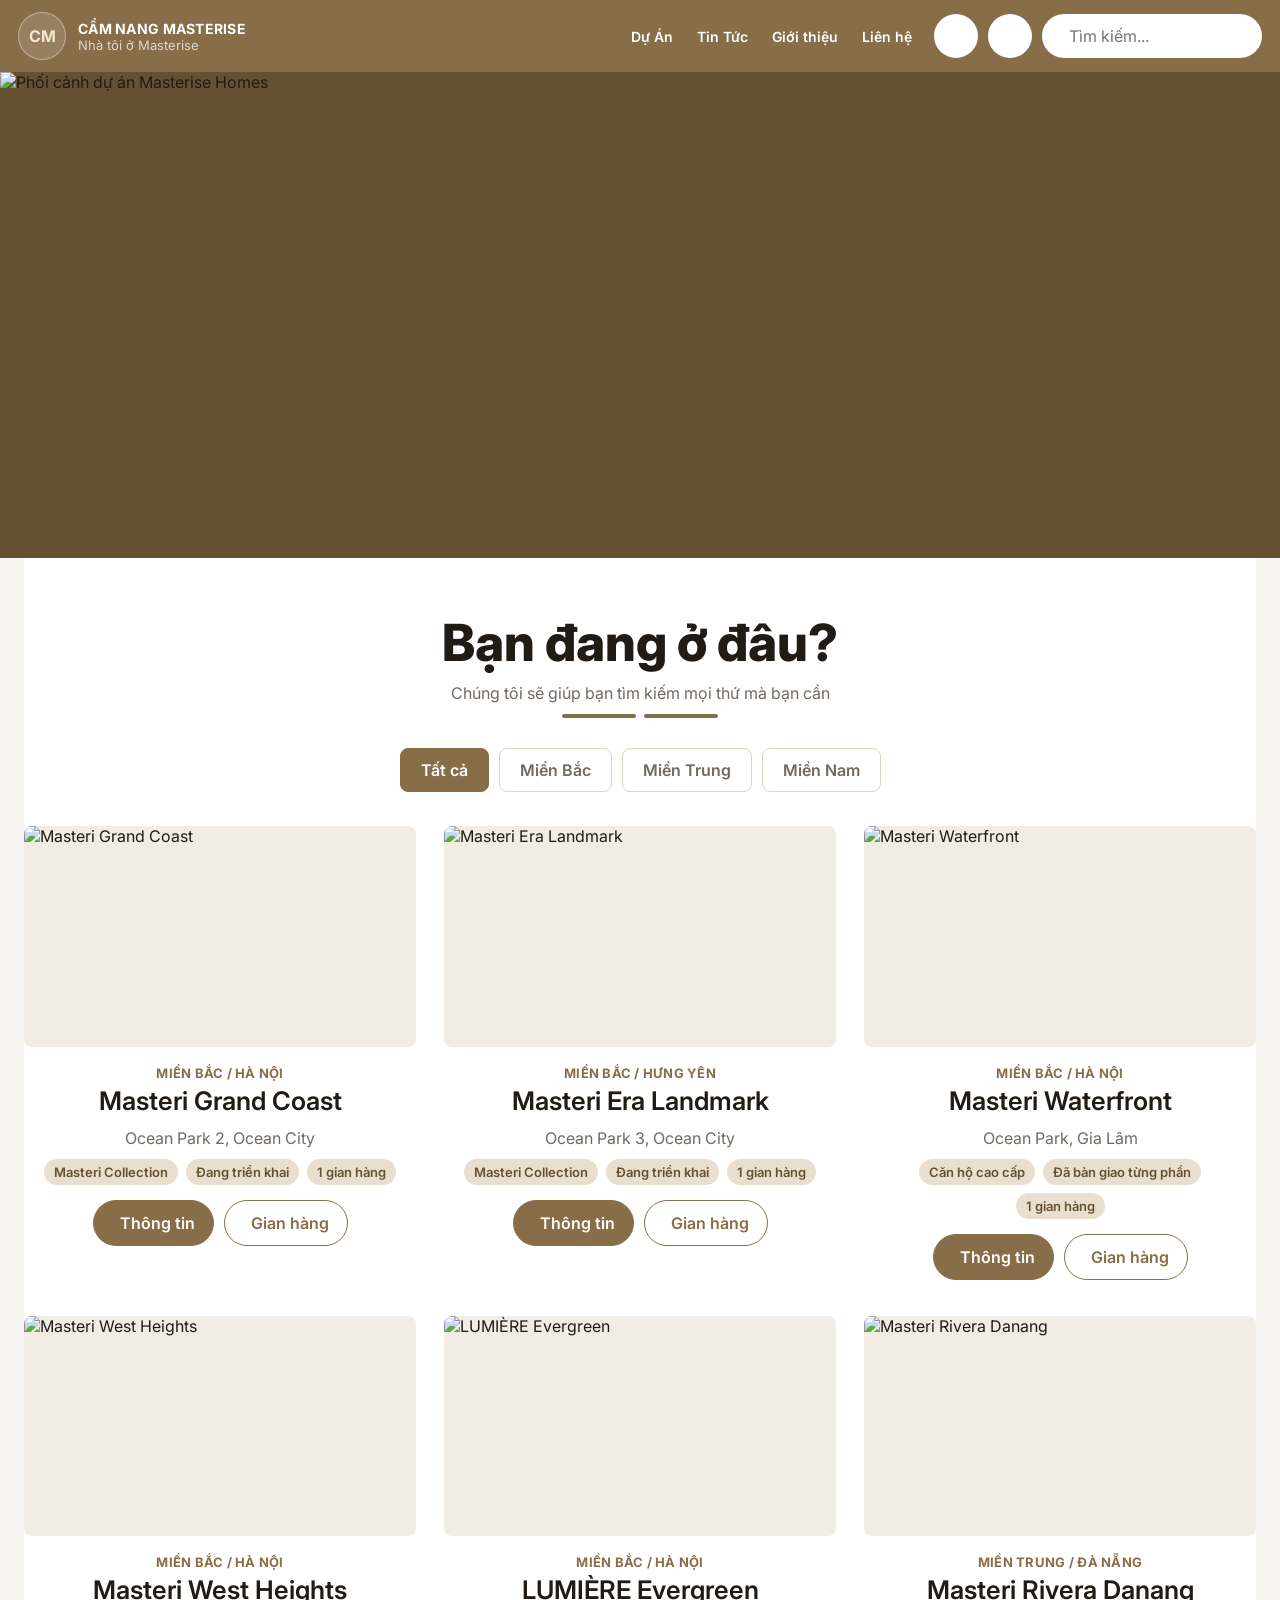
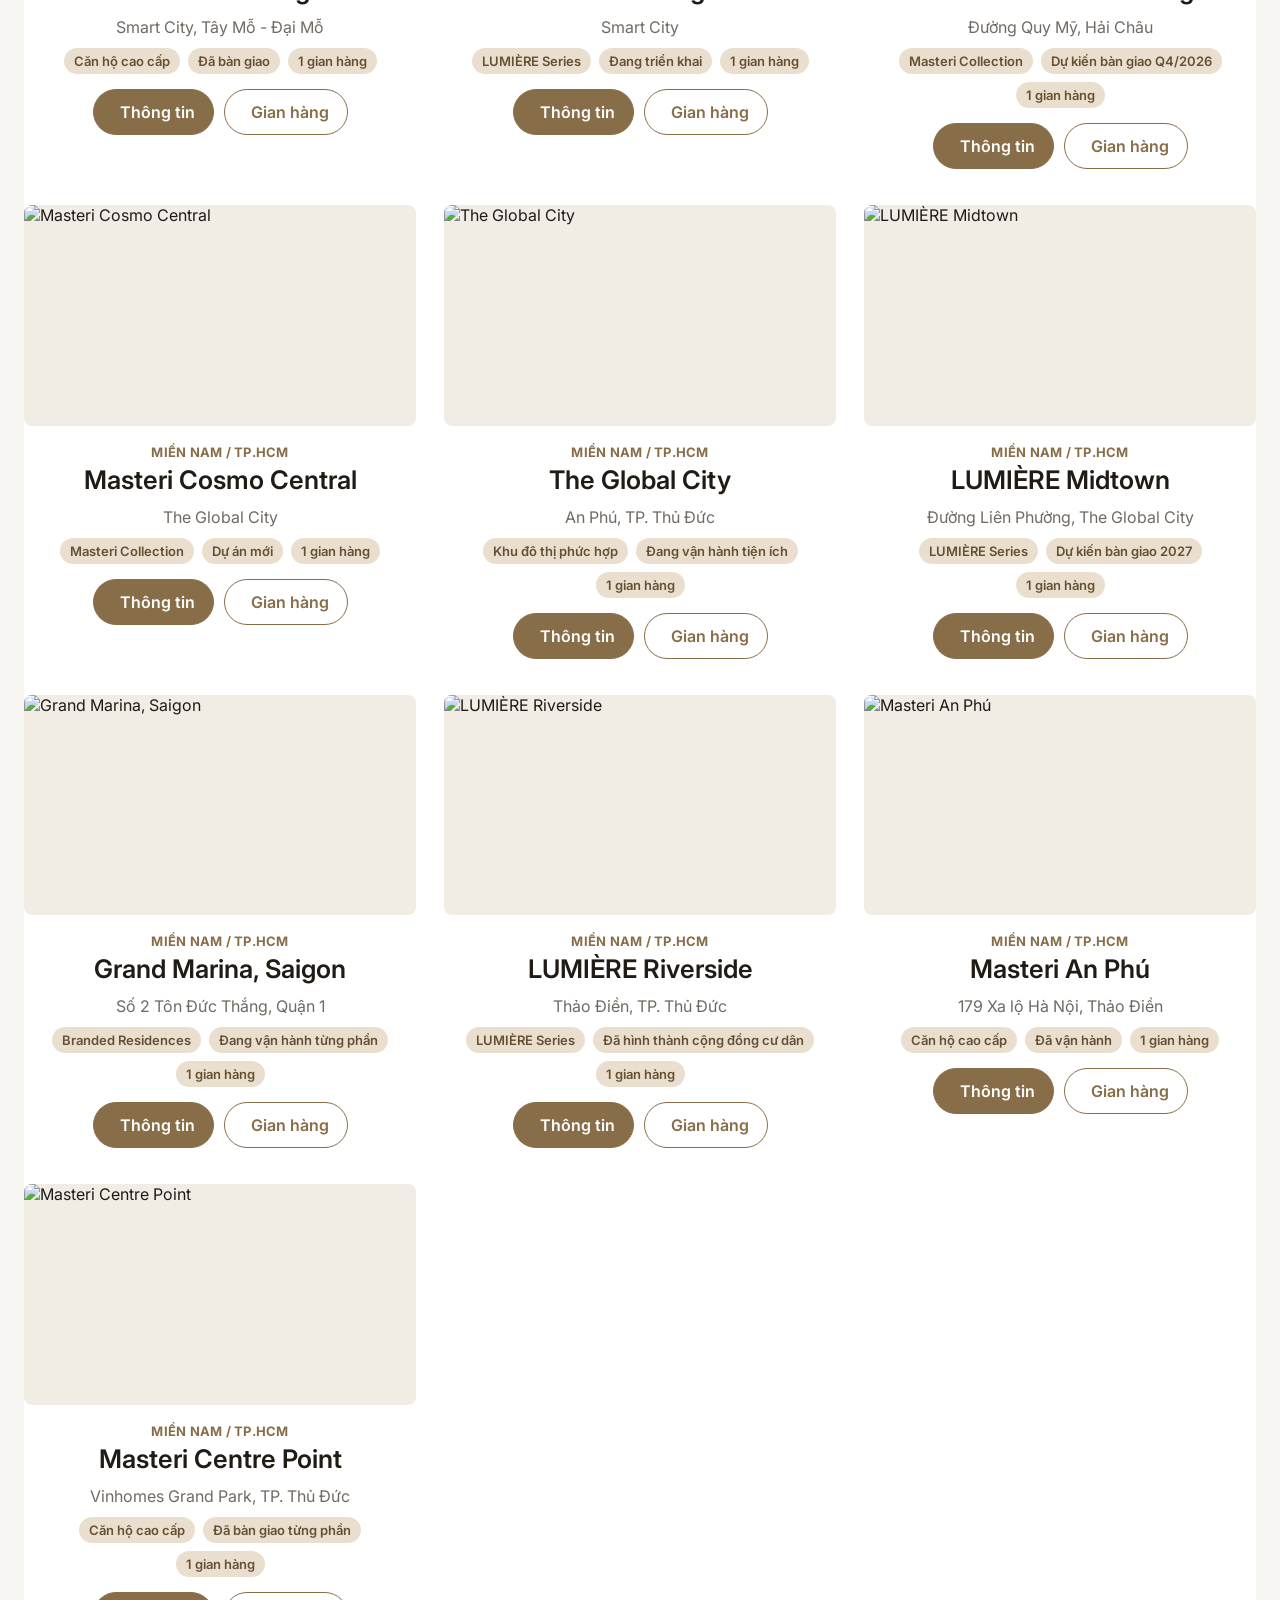
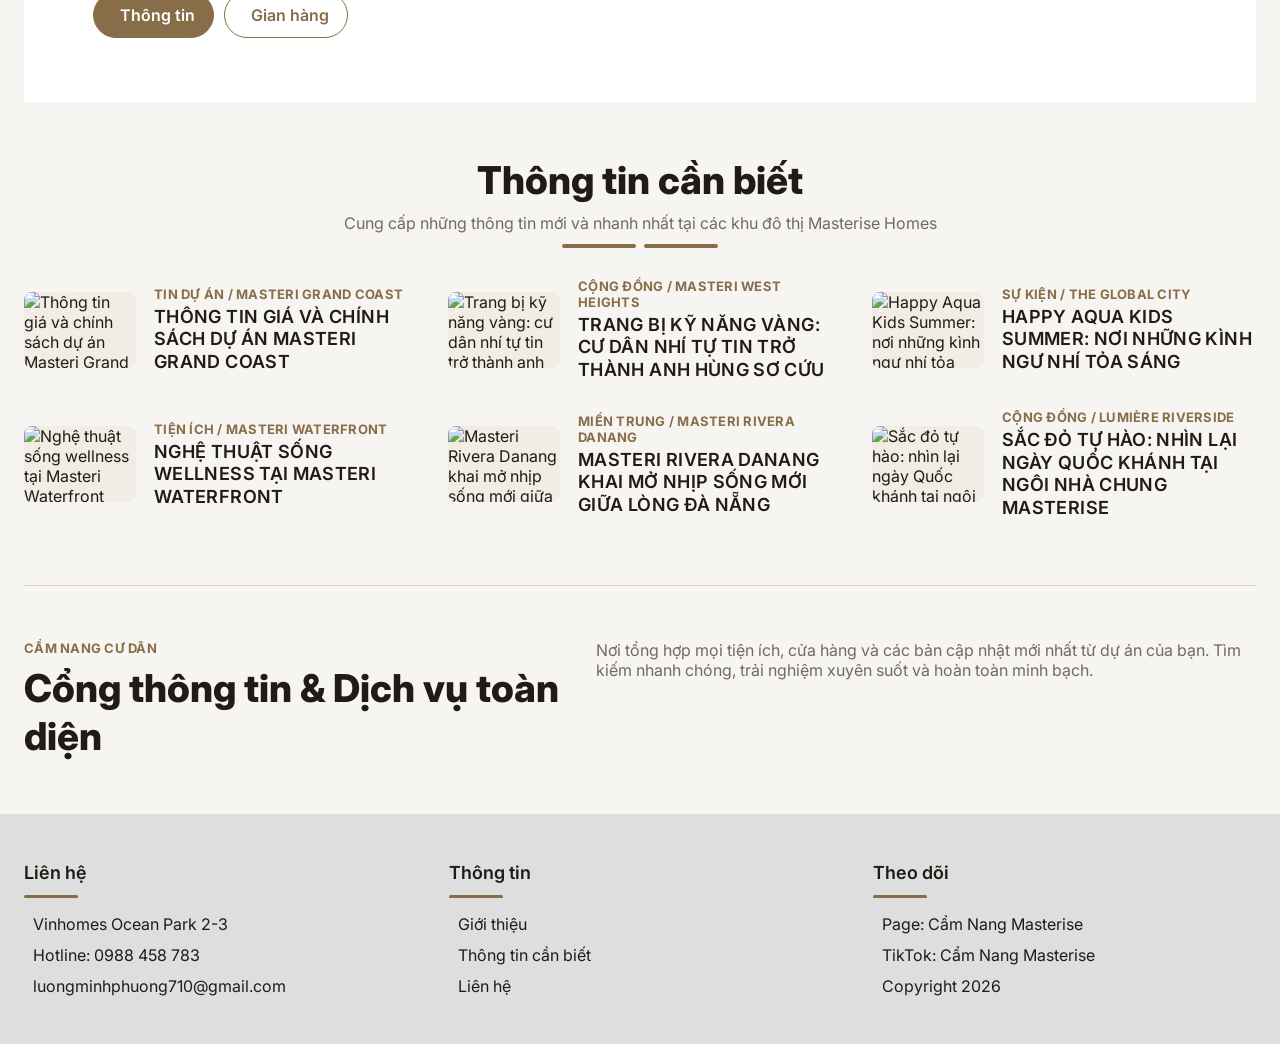
==== commit 957df08f: "Build Masterise resident guide pages" ====
--- a/index.html
+++ b/index.html
@@ -3,194 +3,133 @@
   <head>
     <meta charset="utf-8" />
     <meta name="viewport" content="width=device-width, initial-scale=1" />
-    <title>Cẩm nang cư dân Masterise Homes</title>
+    <title>Cẩm Nang Masterise | Nhà tôi ở Masterise</title>
     <meta
       name="description"
-      content="Cổng cẩm nang cư dân theo 3 miền, dự án, gian hàng và tin tức Masterise Homes."
+      content="Cẩm nang cư dân Masterise: tra cứu dự án theo miền, thông tin dự án, gian hàng và tin tức cần biết."
     />
     <link rel="preconnect" href="https://masterisehomes.com" />
+    <link rel="preconnect" href="https://fonts.googleapis.com" />
+    <link rel="preconnect" href="https://fonts.gstatic.com" crossorigin />
     <link rel="preconnect" href="https://unpkg.com" />
+    <link
+      href="https://fonts.googleapis.com/css2?family=Inter:wght@400;500;600;700;800&display=swap"
+      rel="stylesheet"
+    />
     <link rel="stylesheet" href="styles.css" />
     <script defer src="https://unpkg.com/lucide@latest/dist/umd/lucide.min.js"></script>
+    <script defer src="site-data.js"></script>
     <script defer src="script.js"></script>
   </head>
   <body>
     <header class="topbar">
-      <a class="brand" href="#home" aria-label="Về đầu trang">
-        <span class="brand-mark">M</span>
+      <a class="brand" href="index.html" aria-label="Cẩm Nang Masterise">
+        <span class="brand-mark">CM</span>
         <span>
-          <strong>Cẩm Nang Cư Dân</strong>
-          <small>Masterise Homes</small>
+          <strong>Cẩm Nang Masterise</strong>
+          <small>Nhà tôi ở Masterise</small>
         </span>
       </a>
 
       <nav class="main-nav" aria-label="Điều hướng chính">
-        <a href="#projects">Dự án</a>
-        <a href="#stores">Gian hàng</a>
-        <a href="#news">Tin tức</a>
+        <a href="#projects">Dự Án</a>
+        <a href="news.html">Tin Tức</a>
+        <a href="#about">Giới thiệu</a>
         <a href="#contact">Liên hệ</a>
       </nav>
+
+      <div class="header-actions">
+        <a class="icon-button" href="#projects" aria-label="Tài khoản cư dân">
+          <i data-lucide="user-round" aria-hidden="true"></i>
+        </a>
+        <a class="icon-button" href="tel:0988458783" aria-label="Gọi hotline">
+          <i data-lucide="phone" aria-hidden="true"></i>
+        </a>
+        <label class="top-search" for="searchInput">
+          <i data-lucide="search" aria-hidden="true"></i>
+          <input id="searchInput" type="search" placeholder="Tìm kiếm..." autocomplete="off" />
+        </label>
+      </div>
     </header>
 
-    <main id="home">
-      <section class="workspace">
-        <div class="workspace-copy">
-          <p class="eyebrow">Cẩm nang Masterise Homes</p>
-          <h1>
-            <span>Nhà tôi ở</span>
-            <span>Masterise Homes</span>
-          </h1>
-          <p>
-            Tra cứu nhanh dự án Masterise Homes theo miền Bắc, miền Trung,
-            miền Nam; xem gian hàng tiện ích và các tin tức liên quan đến từng
-            cộng đồng cư dân.
-          </p>
+    <main>
+      <section class="hero-banner" aria-label="Cẩm nang Masterise">
+        <img
+          src="https://masterisehomes.com/_next/image?q=70&url=https%3A%2F%2Frevamp-ldp.masterisehomes.com%2Fuploads%2FMasteri_Grand_Coast_a2c320e2ba.jpg&w=1920"
+          alt="Phối cảnh dự án Masterise Homes"
+        />
+      </section>
 
-          <div class="control-row" role="search">
-            <label class="search-box" for="searchInput">
-              <i data-lucide="search" aria-hidden="true"></i>
-              <input
-                id="searchInput"
-                type="search"
-                placeholder="Tìm dự án, thành phố, gian hàng..."
-                autocomplete="off"
-              />
-            </label>
-            <button class="primary-action" type="button" data-scroll-to="projects">
-              <i data-lucide="search" aria-hidden="true"></i>
-              Tìm kiếm
-            </button>
-          </div>
+      <section class="find-section" id="projects" aria-labelledby="projectsTitle">
+        <div class="section-heading centered">
+          <h1 id="projectsTitle">Bạn đang ở đâu?</h1>
+          <p>Chúng tôi sẽ giúp bạn tìm kiếm mọi thứ mà bạn cần</p>
+          <span class="title-divider" aria-hidden="true"></span>
         </div>
 
-        <figure class="workspace-media">
-          <img
-            src="https://masterisehomes.com/_next/image?q=70&url=https%3A%2F%2Frevamp-ldp.masterisehomes.com%2Fuploads%2FMasteri_Cosmo_Central_bbf5e3661f.jpg&w=1920"
-            alt="Phối cảnh dự án Masterise Homes"
-          />
-          <figcaption>
-            <span>Dữ liệu mẫu cho cổng cư dân</span>
-            <strong id="heroProjectCount">0 dự án</strong>
-          </figcaption>
-        </figure>
+        <div class="segmented" id="regionTabs" aria-label="Chọn miền">
+          <button class="is-active" type="button" data-region="all">Tất cả</button>
+          <button type="button" data-region="north">Miền Bắc</button>
+          <button type="button" data-region="central">Miền Trung</button>
+          <button type="button" data-region="south">Miền Nam</button>
+        </div>
+
+        <div class="project-grid" id="projectGrid" aria-live="polite"></div>
       </section>
 
-      <section class="region-band" aria-labelledby="regionsTitle">
-        <div class="section-heading">
-          <p class="eyebrow">Phân vùng</p>
-          <h2 id="regionsTitle">3 miền Bắc - Trung - Nam</h2>
-          <p>
-            Chọn miền để thu gọn danh sách dự án, gian hàng và tin tức phù hợp
-            với cư dân từng khu vực.
-          </p>
+      <section class="news-section" id="news" aria-labelledby="newsTitle">
+        <div class="section-heading centered">
+          <h2 id="newsTitle">Thông tin cần biết</h2>
+          <p>Cung cấp những thông tin mới và nhanh nhất tại các khu đô thị Masterise Homes</p>
+          <span class="title-divider" aria-hidden="true"></span>
         </div>
 
-        <div class="segmented" id="regionTabs" aria-label="Bộ lọc miền">
-          <button class="is-active" type="button" data-region="all">
-            <i data-lucide="layout-grid" aria-hidden="true"></i>
-            Tất cả
-          </button>
-          <button type="button" data-region="north">
-            <i data-lucide="mountain" aria-hidden="true"></i>
-            Miền Bắc
-          </button>
-          <button type="button" data-region="central">
-            <i data-lucide="waves" aria-hidden="true"></i>
-            Miền Trung
-          </button>
-          <button type="button" data-region="south">
-            <i data-lucide="sun" aria-hidden="true"></i>
-            Miền Nam
-          </button>
-        </div>
-
-        <div class="region-summary" id="regionSummary" aria-live="polite"></div>
+        <div class="news-list" id="newsGrid"></div>
       </section>
 
-      <section class="content-section" id="projects" aria-labelledby="projectsTitle">
-        <div class="section-heading">
-          <p class="eyebrow">Dự án</p>
-          <h2 id="projectsTitle">Danh sách dự án theo miền</h2>
-          <p>
-            Nhấn vào từng dự án để xem nhanh khu vực, thông tin cư dân và gợi ý
-            gian hàng liên quan.
-          </p>
+      <section class="about-section" id="about" aria-labelledby="aboutTitle">
+        <div>
+          <p class="eyebrow">CẨM NANG CƯ DÂN</p>
+          <h2 id="aboutTitle">Cổng thông tin & Dịch vụ toàn diện</h2>
         </div>
-
-        <div class="project-grid" id="projectGrid"></div>
-      </section>
-
-      <section class="detail-band" aria-labelledby="detailTitle">
-        <div class="project-detail" id="projectDetail">
-          <div class="empty-state">
-            <i data-lucide="mouse-pointer-click" aria-hidden="true"></i>
-            <h2 id="detailTitle">Chọn một dự án</h2>
-            <p>Thông tin vận hành và cẩm nang cư dân sẽ hiển thị tại đây.</p>
-          </div>
-        </div>
-      </section>
-
-      <section class="content-section" id="stores" aria-labelledby="storesTitle">
-        <div class="section-heading with-actions">
-          <div>
-            <p class="eyebrow">Gian hàng</p>
-            <h2 id="storesTitle">Tiện ích và dịch vụ cư dân</h2>
-            <p>
-              Bộ dữ liệu mẫu cho các gian hàng thường gặp trong khu dân cư:
-              mua sắm, ăn uống, sức khỏe, giao nhận và dịch vụ gia đình.
-            </p>
-          </div>
-          <div class="chip-row" id="storeCategories" aria-label="Lọc loại gian hàng"></div>
-        </div>
-
-        <div class="store-grid" id="storeGrid"></div>
-      </section>
-
-      <section class="news-band" id="news" aria-labelledby="newsTitle">
-        <div class="section-heading">
-          <p class="eyebrow">Tin tức</p>
-          <h2 id="newsTitle">Bản tin dự án Masterise Homes</h2>
-          <p>
-            Các thẻ tin tức giúp cư dân theo dõi cập nhật dự án, tiện ích và
-            hoạt động cộng đồng theo từng khu vực.
-          </p>
-        </div>
-
-        <div class="news-grid" id="newsGrid"></div>
-      </section>
-
-      <section class="contact-band" id="contact" aria-labelledby="contactTitle">
-        <div>
-          <p class="eyebrow">Hỗ trợ</p>
-          <h2 id="contactTitle">Kênh liên hệ cư dân</h2>
-          <p>
-            Cấu trúc này có thể gắn với hotline, ban quản lý, form phản ánh
-            hoặc tài liệu cư dân của từng dự án khi bạn có dữ liệu vận hành.
-          </p>
-        </div>
-
-        <div class="contact-actions">
-          <a href="tel:02839159159" class="primary-action">
-            <i data-lucide="phone" aria-hidden="true"></i>
-            (028) 39 159 159
-          </a>
-          <a href="mailto:sales@masterisehomes.com" class="secondary-action">
-            <i data-lucide="mail" aria-hidden="true"></i>
-            Email hỗ trợ
-          </a>
-        </div>
+        <p>
+          Nơi tổng hợp mọi tiện ích, cửa hàng và các bản cập nhật mới nhất từ dự án của bạn. Tìm
+          kiếm nhanh chóng, trải nghiệm xuyên suốt và hoàn toàn minh bạch.
+        </p>
       </section>
     </main>
 
-    <footer class="site-footer">
-      <p>
-        Bản demo cẩm nang cư dân. Tên dự án và một số tin tham khảo từ website
-        chính thức Masterise Homes; dữ liệu gian hàng là mẫu để thay thế bằng
-        thông tin vận hành thực tế.
-      </p>
-      <a href="https://masterisehomes.com/du-an" target="_blank" rel="noreferrer">
-        Nguồn dự án Masterise Homes
-      </a>
+    <footer class="site-footer" id="contact">
+      <div>
+        <h3>Liên hệ</h3>
+        <ul>
+          <li><i data-lucide="map-pin" aria-hidden="true"></i>Vinhomes Ocean Park 2-3</li>
+          <li><i data-lucide="phone" aria-hidden="true"></i>Hotline: 0988 458 783</li>
+          <li>
+            <i data-lucide="mail" aria-hidden="true"></i>
+            <a href="mailto:luongminhphuong710@gmail.com">luongminhphuong710@gmail.com</a>
+          </li>
+        </ul>
+      </div>
+      <div>
+        <h3>Thông tin</h3>
+        <ul>
+          <li><i data-lucide="chevron-right" aria-hidden="true"></i>Giới thiệu</li>
+          <li>
+            <i data-lucide="chevron-right" aria-hidden="true"></i>
+            <a href="news.html">Thông tin cần biết</a>
+          </li>
+          <li><i data-lucide="chevron-right" aria-hidden="true"></i>Liên hệ</li>
+        </ul>
+      </div>
+      <div>
+        <h3>Theo dõi</h3>
+        <ul>
+          <li><i data-lucide="facebook" aria-hidden="true"></i>Page: Cẩm Nang Masterise</li>
+          <li><i data-lucide="music-2" aria-hidden="true"></i>TikTok: Cẩm Nang Masterise</li>
+          <li><i data-lucide="copyright" aria-hidden="true"></i>Copyright 2026</li>
+        </ul>
+      </div>
     </footer>
   </body>
 </html>
--- a/styles.css
+++ b/styles.css
@@ -1,21 +1,30 @@
 :root {
   color-scheme: light;
-  --bg: #f6f8f7;
+  --bg: #f7f5f1;
   --surface: #ffffff;
-  --surface-strong: #eef4f2;
-  --ink: #17201d;
-  --muted: #65716d;
-  --line: #dce4e1;
-  --green: #0f766e;
-  --green-dark: #0d5f59;
-  --gold: #b88428;
-  --blue: #2563a9;
-  --rose: #be3455;
-  --shadow: 0 18px 45px rgba(23, 32, 29, 0.08);
+  --surface-soft: #f1ede5;
+  --ink: #211b16;
+  --muted: #716a63;
+  --line: #ded4c6;
+  --primary: #886d49;
+  --primary-dark: #665033;
+  --primary-soft: #eadfce;
+  --accent: #1c514f;
+  --shadow: 0 18px 45px rgba(33, 27, 22, 0.1);
   --radius: 8px;
-  --content: min(1180px, calc(100vw - 32px));
-  font-family: Inter, ui-sans-serif, system-ui, -apple-system, BlinkMacSystemFont,
-    "Segoe UI", sans-serif;
+  --content: min(1420px, calc(100vw - 48px));
+  --font-body: "Inter", ui-sans-serif, system-ui, -apple-system, BlinkMacSystemFont, "Segoe UI",
+    sans-serif;
+  --fs-h1: clamp(3rem, 4vw, 3.5rem);
+  --fs-h2: clamp(2rem, 3vw, 2.5rem);
+  --fs-h3: clamp(1.5rem, 2vw, 1.75rem);
+  --fs-h4: clamp(1.125rem, 1.4vw, 1.25rem);
+  --fs-body: 1rem;
+  --fs-body-2: 0.875rem;
+  --fs-small: 0.8125rem;
+  --lh-heading: 1.25;
+  --lh-body: 1.6;
+  font-family: var(--font-body);
 }
 
 * {
@@ -30,13 +39,22 @@
   margin: 0;
   background: var(--bg);
   color: var(--ink);
-  line-height: 1.5;
+  font-size: var(--fs-body);
+  font-weight: 400;
+  line-height: var(--lh-body);
+  overflow-x: hidden;
 }
 
 body,
 button,
-input {
+input,
+select,
+textarea {
   font: inherit;
+}
+
+button {
+  cursor: pointer;
 }
 
 button,
@@ -44,10 +62,6 @@
   -webkit-tap-highlight-color: transparent;
 }
 
-button {
-  cursor: pointer;
-}
-
 a {
   color: inherit;
   text-decoration: none;
@@ -58,20 +72,65 @@
   max-width: 100%;
 }
 
+h1,
+h2,
+h3,
+h4,
+h5,
+p {
+  overflow-wrap: anywhere;
+}
+
+h1,
+h2,
+h3,
+h4,
+h5 {
+  margin: 0;
+  letter-spacing: 0;
+  line-height: var(--lh-heading);
+}
+
+h1 {
+  font-size: var(--fs-h1);
+  font-weight: 800;
+  letter-spacing: 0.02em;
+  text-transform: uppercase;
+}
+
+h2 {
+  font-size: var(--fs-h2);
+  font-weight: 800;
+}
+
+h3 {
+  font-size: var(--fs-h3);
+  font-weight: 600;
+}
+
+h4,
+h5 {
+  font-size: var(--fs-h4);
+  font-weight: 600;
+}
+
+p {
+  margin: 0;
+  max-width: 72ch;
+}
+
 .topbar {
   position: sticky;
   top: 0;
-  z-index: 20;
-  display: flex;
-  align-items: center;
-  justify-content: space-between;
-  gap: 24px;
-  width: 100%;
+  z-index: 40;
+  display: grid;
+  grid-template-columns: auto 1fr auto;
+  gap: 22px;
+  align-items: center;
   min-height: 72px;
-  padding: 12px max(16px, calc((100vw - 1180px) / 2));
-  background: rgba(255, 255, 255, 0.92);
-  border-bottom: 1px solid var(--line);
-  backdrop-filter: blur(14px);
+  padding: 10px max(18px, calc((100vw - 1420px) / 2));
+  background: var(--primary);
+  color: #fff;
 }
 
 .brand {
@@ -82,159 +141,107 @@
 }
 
 .brand-mark {
+  display: grid;
+  place-items: center;
+  flex: 0 0 48px;
+  width: 48px;
+  height: 48px;
+  border: 1px solid rgba(255, 255, 255, 0.38);
+  border-radius: 999px;
+  background: rgba(255, 255, 255, 0.13);
+  color: #f5e8d0;
+  font-weight: 700;
+  letter-spacing: 0;
+}
+
+.brand strong,
+.brand small {
+  display: block;
+  white-space: nowrap;
+}
+
+.brand strong {
+  font-size: 0.875rem;
+  font-weight: 700;
+  letter-spacing: 0.02em;
+  text-transform: uppercase;
+}
+
+.brand small {
+  color: rgba(255, 255, 255, 0.72);
+  font-size: var(--fs-small);
+}
+
+.main-nav,
+.header-actions {
+  display: flex;
+  align-items: center;
+}
+
+.main-nav {
+  justify-content: flex-end;
+  gap: 24px;
+  font-size: var(--fs-body-2);
+  font-weight: 600;
+}
+
+.main-nav a {
+  white-space: nowrap;
+}
+
+.main-nav a:hover,
+.main-nav a:focus-visible {
+  color: #f6ddb3;
+  outline: none;
+}
+
+.header-actions {
+  gap: 10px;
+}
+
+.icon-button {
   display: grid;
   place-items: center;
   flex: 0 0 44px;
   width: 44px;
   height: 44px;
-  background: var(--ink);
-  color: #fff;
-  border-radius: var(--radius);
-  font-weight: 800;
-  letter-spacing: 0;
-}
-
-.brand strong,
-.brand small {
-  display: block;
-}
-
-.brand strong {
-  font-size: 0.98rem;
-}
-
-.brand small {
-  color: var(--muted);
-  font-size: 0.78rem;
-}
-
-.main-nav {
+  border-radius: 999px;
+  background: #fff;
+  color: var(--primary);
+}
+
+.icon-button:hover,
+.icon-button:focus-visible {
+  background: #f6ddb3;
+  color: var(--primary-dark);
+  outline: none;
+}
+
+.icon-button svg {
+  width: 20px;
+  height: 20px;
+}
+
+.top-search {
   display: flex;
   align-items: center;
-  justify-content: flex-end;
-  gap: 4px;
-  color: var(--muted);
-  font-size: 0.94rem;
-}
-
-.main-nav a {
-  border-radius: var(--radius);
-  padding: 10px 12px;
-}
-
-.main-nav a:hover,
-.main-nav a:focus-visible {
-  background: var(--surface-strong);
-  color: var(--ink);
-  outline: none;
-}
-
-main {
-  overflow: hidden;
-}
-
-.workspace {
-  display: grid;
-  grid-template-columns: 1fr;
-  gap: 28px;
-  align-items: start;
-  width: var(--content);
-  min-height: auto;
-  margin: 0 auto;
-  padding: 32px 0 30px;
-}
-
-.workspace-copy {
-  display: flex;
-  flex-direction: column;
-  justify-content: center;
-  min-width: 0;
-  max-width: 860px;
-  padding: 10px 0 22px;
-}
-
-.eyebrow {
-  margin: 0 0 10px;
-  color: var(--green);
-  font-size: 0.76rem;
-  font-weight: 800;
-  letter-spacing: 0.12em;
-  text-transform: uppercase;
-}
-
-h1,
-h2,
-h3,
-p {
-  overflow-wrap: anywhere;
-}
-
-h1,
-h2,
-h3 {
-  margin: 0;
-  line-height: 1.08;
-  letter-spacing: 0;
-}
-
-h1 {
-  max-width: 900px;
-  font-size: clamp(2.8rem, 6vw, 5.6rem);
-}
-
-h1 span {
-  display: block;
-}
-
-h2 {
-  font-size: clamp(1.7rem, 3.2vw, 3rem);
-}
-
-h3 {
-  font-size: 1.1rem;
-}
-
-.workspace-copy > p:not(.eyebrow),
-.section-heading > p,
-.contact-band p,
-.site-footer p {
-  max-width: 720px;
-  color: var(--muted);
-}
-
-.workspace-copy > p:not(.eyebrow) {
-  margin: 22px 0 0;
-  font-size: 1.06rem;
-}
-
-.control-row {
-  display: flex;
-  gap: 12px;
-  align-items: center;
-  flex-wrap: wrap;
-  margin-top: 30px;
-}
-
-.search-box {
-  display: flex;
-  align-items: center;
-  gap: 10px;
-  flex: 1 1 310px;
-  min-width: min(100%, 280px);
-  height: 52px;
+  gap: 9px;
+  width: min(220px, 22vw);
+  height: 44px;
+  border-radius: 999px;
   padding: 0 16px;
-  background: var(--surface);
-  border: 1px solid var(--line);
-  border-radius: var(--radius);
-  box-shadow: var(--shadow);
-}
-
-.search-box svg {
-  flex: 0 0 20px;
-  color: var(--green);
-}
-
-.search-box input {
+  background: #fff;
+  color: var(--muted);
+}
+
+.top-search svg {
+  flex: 0 0 18px;
+  width: 18px;
+  height: 18px;
+  color: var(--primary);
+}
+
+.top-search input {
   width: 100%;
   min-width: 0;
   border: 0;
@@ -243,156 +250,115 @@
   color: var(--ink);
 }
 
-.primary-action,
-.secondary-action {
-  display: inline-flex;
-  align-items: center;
-  justify-content: center;
-  gap: 9px;
-  min-height: 52px;
-  border: 1px solid transparent;
-  border-radius: var(--radius);
-  padding: 0 18px;
-  font-weight: 800;
-  white-space: nowrap;
-}
-
-.primary-action {
-  background: var(--green);
-  color: #fff;
-}
-
-.primary-action:hover,
-.primary-action:focus-visible {
-  background: var(--green-dark);
-  outline: none;
-}
-
-.secondary-action {
-  background: var(--surface);
-  border-color: var(--line);
-  color: var(--ink);
-}
-
-.secondary-action:hover,
-.secondary-action:focus-visible {
-  background: var(--surface-strong);
-  outline: none;
-}
-
-.primary-action svg,
-.secondary-action svg {
-  flex: 0 0 18px;
-  width: 18px;
-  height: 18px;
-}
-
-.workspace-media {
-  position: relative;
-  order: -1;
-  min-height: clamp(280px, 34vw, 440px);
-  margin: 0;
+.hero-banner {
+  width: 100%;
+  height: clamp(330px, 38vw, 720px);
   overflow: hidden;
-  border-radius: var(--radius);
-  background: var(--surface-strong);
-  box-shadow: var(--shadow);
-  aspect-ratio: 21 / 8;
-}
-
-.workspace-media img {
+  background: var(--primary-dark);
+}
+
+.hero-banner img {
   width: 100%;
   height: 100%;
-  min-height: 0;
   object-fit: cover;
 }
 
-.workspace-media::after {
+.find-section,
+.news-section,
+.about-section,
+.detail-page {
+  width: var(--content);
+  margin: 0 auto;
+}
+
+.find-section {
+  padding: 52px 0 64px;
+  background: var(--surface);
+}
+
+.find-section h1 {
+  font-size: var(--fs-h1);
+  font-weight: 800;
+  letter-spacing: 0;
+  text-transform: none;
+}
+
+.section-heading {
+  display: grid;
+  gap: 9px;
+  margin-bottom: 28px;
+}
+
+.section-heading.centered {
+  justify-items: center;
+  text-align: center;
+}
+
+.section-heading.compact {
+  margin-bottom: 18px;
+}
+
+.section-heading p {
+  max-width: 760px;
+  color: var(--muted);
+  font-size: var(--fs-body);
+}
+
+.section-heading.centered p {
+  width: 100%;
+}
+
+.title-divider {
+  display: inline-flex;
+  gap: 8px;
+  align-items: center;
+  justify-content: center;
+  width: 156px;
+  height: 8px;
+}
+
+.title-divider::before,
+.title-divider::after {
   content: "";
-  position: absolute;
-  inset: 0;
-  background: linear-gradient(
-    180deg,
-    rgba(23, 32, 29, 0.04),
-    rgba(23, 32, 29, 0.58)
-  );
-  pointer-events: none;
-}
-
-.workspace-media figcaption {
-  position: absolute;
-  right: 18px;
-  bottom: 18px;
-  left: 18px;
-  z-index: 1;
-  display: flex;
-  align-items: center;
-  justify-content: space-between;
-  gap: 14px;
-  color: #fff;
-}
-
-.workspace-media span {
-  color: rgba(255, 255, 255, 0.78);
-}
-
-.workspace-media strong {
-  flex: 0 0 auto;
-  border: 1px solid rgba(255, 255, 255, 0.35);
-  border-radius: var(--radius);
-  padding: 8px 10px;
-  background: rgba(0, 0, 0, 0.24);
-}
-
-.region-band,
-.content-section,
-.news-band,
-.contact-band {
-  width: 100%;
-  padding: 58px max(16px, calc((100vw - 1180px) / 2));
-}
-
-.region-band,
-.news-band {
-  background: var(--surface);
-  border-block: 1px solid var(--line);
-}
-
-.section-heading {
-  display: grid;
-  gap: 10px;
-  margin-bottom: 24px;
-}
-
-.section-heading.with-actions {
-  grid-template-columns: minmax(0, 1fr) auto;
-  align-items: end;
-  gap: 20px;
-}
-
-.section-heading p {
-  margin: 0;
+  flex: 1;
+  height: 4px;
+  border-radius: 999px;
+  background: var(--primary);
+}
+
+.eyebrow {
+  margin: 0 0 8px;
+  color: var(--primary);
+  font-size: var(--fs-small);
+  font-weight: 700;
+  letter-spacing: 0.02em;
+  text-transform: uppercase;
 }
 
 .segmented,
 .chip-row {
   display: flex;
   flex-wrap: wrap;
-  gap: 8px;
+  justify-content: center;
+  gap: 10px;
+  margin-bottom: 34px;
 }
 
 .segmented button,
 .chip-row button {
+  min-height: 44px;
+  border: 1px solid var(--line);
+  border-radius: var(--radius);
+  padding: 0 20px;
+  background: var(--surface);
+  color: var(--muted);
+  font-weight: 600;
+}
+
+.chip-row button {
   display: inline-flex;
   align-items: center;
-  justify-content: center;
   gap: 8px;
-  min-height: 42px;
-  border: 1px solid var(--line);
-  border-radius: var(--radius);
-  padding: 0 14px;
-  background: var(--surface);
-  color: var(--muted);
-  font-weight: 800;
 }
 
 .segmented button:hover,
@@ -401,138 +367,728 @@
 .chip-row button:focus-visible,
 .segmented button.is-active,
 .chip-row button.is-active {
-  border-color: var(--green);
-  background: #e6f3f1;
-  color: var(--green-dark);
+  border-color: var(--primary);
+  background: var(--primary);
+  color: #fff;
   outline: none;
 }
 
-.segmented svg,
 .chip-row svg {
   width: 17px;
   height: 17px;
 }
 
-.region-summary {
-  display: grid;
-  grid-template-columns: repeat(4, minmax(0, 1fr));
-  gap: 12px;
-  margin-top: 20px;
-}
-
-.summary-tile {
+.project-grid {
+  display: grid;
+  grid-template-columns: repeat(3, minmax(0, 1fr));
+  gap: 36px 28px;
+}
+
+.project-card {
   min-width: 0;
-  border: 1px solid var(--line);
-  border-radius: var(--radius);
-  padding: 18px;
-  background: var(--bg);
-}
-
-.summary-tile strong {
-  display: block;
-  font-size: clamp(1.45rem, 3vw, 2.25rem);
-  line-height: 1;
-}
-
-.summary-tile span {
-  display: block;
-  margin-top: 8px;
-  color: var(--muted);
-  font-size: 0.9rem;
-}
-
-.project-grid {
-  display: grid;
-  grid-template-columns: repeat(3, minmax(0, 1fr));
-  gap: 16px;
-}
-
-.project-card,
-.store-card,
-.news-card {
-  min-width: 0;
-  border: 1px solid var(--line);
-  border-radius: var(--radius);
   background: var(--surface);
-  box-shadow: 0 10px 30px rgba(23, 32, 29, 0.04);
-}
-
-.project-card {
-  display: grid;
+}
+
+.project-card figure {
+  margin: 0;
+  aspect-ratio: 16 / 9;
   overflow: hidden;
-  padding: 0;
-  text-align: left;
-  color: inherit;
-}
-
-.project-card:hover,
-.project-card:focus-visible,
-.project-card.is-selected {
-  border-color: rgba(15, 118, 110, 0.52);
-  box-shadow: var(--shadow);
-  outline: none;
-}
-
-.project-card figure {
-  position: relative;
-  aspect-ratio: 16 / 10;
-  margin: 0;
-  overflow: hidden;
-  background: var(--surface-strong);
-}
-
-.project-card img,
-.detail-visual img,
-.news-card img {
+  border-radius: var(--radius);
+  background: var(--surface-soft);
+}
+
+.project-card img {
   width: 100%;
   height: 100%;
   object-fit: cover;
-}
-
-.badge {
+  transition: transform 450ms ease;
+}
+
+.project-card:hover img {
+  transform: scale(1.035);
+}
+
+.project-body {
+  display: grid;
+  justify-items: center;
+  gap: 11px;
+  padding: 18px 8px 0;
+  text-align: center;
+}
+
+.project-heading span {
+  display: block;
+  margin-bottom: 4px;
+  color: var(--primary);
+  font-size: var(--fs-small);
+  font-weight: 700;
+  letter-spacing: 0.02em;
+  text-transform: uppercase;
+}
+
+.project-body p {
+  color: var(--muted);
+}
+
+.project-meta {
+  display: flex;
+  flex-wrap: wrap;
+  justify-content: center;
+  gap: 8px;
+}
+
+.project-meta span,
+.store-tag {
   display: inline-flex;
   align-items: center;
-  min-height: 28px;
+  min-height: 26px;
   border-radius: 999px;
   padding: 0 10px;
-  background: rgba(255, 255, 255, 0.94);
+  background: var(--primary-soft);
+  color: var(--primary-dark);
+  font-size: var(--fs-small);
+  font-weight: 600;
+}
+
+.project-actions {
+  display: flex;
+  flex-wrap: wrap;
+  justify-content: center;
+  gap: 10px;
+  margin-top: 4px;
+}
+
+.project-actions.wide {
+  justify-content: flex-start;
+  margin-top: 18px;
+}
+
+.primary-action,
+.secondary-action {
+  display: inline-flex;
+  align-items: center;
+  justify-content: center;
+  gap: 8px;
+  min-height: 46px;
+  border: 1px solid var(--primary);
+  border-radius: 999px;
+  padding: 0 18px;
+  font-weight: 600;
+  white-space: nowrap;
+}
+
+.primary-action {
+  background: var(--primary);
+  color: #fff;
+}
+
+.secondary-action {
+  background: #fff;
+  color: var(--primary);
+}
+
+.primary-action:hover,
+.primary-action:focus-visible,
+.secondary-action:hover,
+.secondary-action:focus-visible {
+  background: var(--primary-dark);
+  border-color: var(--primary-dark);
+  color: #fff;
+  outline: none;
+}
+
+.primary-action svg,
+.secondary-action svg {
+  width: 17px;
+  height: 17px;
+}
+
+.news-section {
+  padding: 54px 0 66px;
+}
+
+.news-list {
+  display: grid;
+  grid-template-columns: repeat(3, minmax(0, 1fr));
+  gap: 28px 40px;
+}
+
+.news-list.compact-list {
+  grid-template-columns: repeat(2, minmax(0, 1fr));
+}
+
+.news-item {
+  display: grid;
+  grid-template-columns: 112px minmax(0, 1fr);
+  gap: 18px;
+  align-items: center;
+  border-radius: var(--radius);
+}
+
+.news-item:hover h3,
+.news-item:focus-visible h3 {
+  color: var(--primary);
+}
+
+.news-item img {
+  width: 112px;
+  height: 76px;
+  border-radius: var(--radius);
+  object-fit: cover;
+  background: var(--surface-soft);
+}
+
+.news-item span {
+  display: block;
+  margin-bottom: 4px;
+  color: var(--primary);
+  font-size: var(--fs-small);
+  font-weight: 700;
+  letter-spacing: 0.02em;
+  text-transform: uppercase;
+}
+
+.news-item h3 {
+  font-size: var(--fs-h4);
+  letter-spacing: 0.02em;
+  line-height: var(--lh-heading);
+  text-transform: uppercase;
+}
+
+.about-section {
+  display: grid;
+  grid-template-columns: minmax(0, 0.9fr) minmax(0, 1.1fr);
+  gap: 32px;
+  padding: 54px 0;
+  border-top: 1px solid var(--line);
+}
+
+.about-section p:last-child {
+  color: var(--muted);
+  font-size: var(--fs-body);
+}
+
+.news-page,
+.article-page {
+  width: var(--content);
+  margin: 0 auto;
+}
+
+.news-page-hero {
+  display: grid;
+  justify-items: center;
+  gap: 12px;
+  padding: 70px 0 46px;
+  text-align: center;
+}
+
+.news-page-hero p:not(.eyebrow) {
+  max-width: 720px;
+  color: var(--muted);
+  font-size: var(--fs-body);
+}
+
+.news-directory {
+  padding: 0 0 72px;
+}
+
+.news-card-grid {
+  display: grid;
+  grid-template-columns: repeat(3, minmax(0, 1fr));
+  gap: 18px;
+}
+
+.news-card-large {
+  display: grid;
+  overflow: hidden;
+  border: 1px solid var(--line);
+  border-radius: var(--radius);
+  background: #fff;
+  box-shadow: 0 12px 34px rgba(33, 27, 22, 0.06);
+}
+
+.news-card-large:hover,
+.news-card-large:focus-visible {
+  border-color: var(--primary);
+  outline: none;
+}
+
+.news-card-large figure {
+  margin: 0;
+  aspect-ratio: 16 / 10;
+  overflow: hidden;
+  background: var(--surface-soft);
+}
+
+.news-card-large img {
+  width: 100%;
+  height: 100%;
+  object-fit: cover;
+  transition: transform 450ms ease;
+}
+
+.news-card-large:hover img {
+  transform: scale(1.035);
+}
+
+.news-card-large > div {
+  display: grid;
+  gap: 10px;
+  padding: 18px;
+}
+
+.news-card-large span {
+  color: var(--primary);
+  font-size: var(--fs-small);
+  font-weight: 700;
+  letter-spacing: 0.02em;
+  text-transform: uppercase;
+}
+
+.news-card-large h3 {
+  letter-spacing: 0.02em;
+  text-transform: uppercase;
+}
+
+.news-card-large p {
+  color: var(--muted);
+}
+
+.news-tags {
+  display: flex;
+  flex-wrap: wrap;
+  gap: 8px;
+}
+
+.news-tags small {
+  display: inline-flex;
+  align-items: center;
+  min-height: 26px;
+  border-radius: 999px;
+  padding: 0 10px;
+  background: var(--primary-soft);
+  color: var(--primary-dark);
+  font-size: var(--fs-small);
+  font-weight: 600;
+}
+
+.article-hero {
+  display: grid;
+  grid-template-columns: minmax(0, 0.95fr) minmax(320px, 1.05fr);
+  gap: 32px;
+  align-items: center;
+  padding: 24px 0 34px;
+}
+
+.article-hero h1 {
+  font-size: var(--fs-h1);
+}
+
+.article-hero > div {
+  display: grid;
+  gap: 16px;
+  min-width: 0;
+}
+
+.article-hero h1 {
+  max-width: 100%;
+  overflow-wrap: anywhere;
+}
+
+.article-hero p:not(.eyebrow) {
+  color: var(--muted);
+  font-size: var(--fs-body);
+}
+
+.article-hero figure {
+  margin: 0;
+  aspect-ratio: 16 / 10;
+  overflow: hidden;
+  border-radius: var(--radius);
+  background: var(--surface-soft);
+}
+
+.article-hero img {
+  width: 100%;
+  height: 100%;
+  object-fit: cover;
+}
+
+.article-layout {
+  display: grid;
+  grid-template-columns: minmax(0, 1fr) 360px;
+  gap: 24px;
+  min-width: 0;
+  padding-bottom: 72px;
+}
+
+.article-body,
+.related-news {
+  border: 1px solid var(--line);
+  border-radius: var(--radius);
+  background: #fff;
+  box-shadow: 0 12px 34px rgba(33, 27, 22, 0.06);
+}
+
+.article-body {
+  display: grid;
+  gap: 18px;
+  min-width: 0;
+  padding: clamp(24px, 4vw, 44px);
+}
+
+.article-body p {
+  color: var(--muted);
+  font-size: var(--fs-body);
+}
+
+.article-actions {
+  display: flex;
+  flex-wrap: wrap;
+  gap: 10px;
+  margin-top: 12px;
+}
+
+.related-news {
+  align-self: start;
+  display: grid;
+  gap: 14px;
+  min-width: 0;
+  padding: 24px;
+}
+
+.related-news h2 {
+  font-size: var(--fs-h3);
+}
+
+.related-news > p:not(.eyebrow) {
+  color: var(--muted);
+}
+
+.related-item {
+  display: grid;
+  gap: 5px;
+  border-top: 1px solid var(--line);
+  padding-top: 14px;
+}
+
+.related-item span {
+  color: var(--primary);
+  font-size: var(--fs-small);
+  font-weight: 700;
+  letter-spacing: 0.02em;
+  text-transform: uppercase;
+}
+
+.related-item strong {
+  line-height: 1.25;
+  font-weight: 600;
+}
+
+.site-footer {
+  display: grid;
+  grid-template-columns: repeat(3, minmax(0, 1fr));
+  gap: 42px;
+  padding: 48px max(24px, calc((100vw - 1420px) / 2));
+  background: #dedede;
   color: var(--ink);
-  font-size: 0.78rem;
-  font-weight: 900;
-}
-
-.project-card .badge {
+}
+
+.site-footer h3 {
+  margin-bottom: 16px;
+  font-size: var(--fs-h4);
+}
+
+.site-footer h3::after {
+  content: "";
+  display: block;
+  width: 54px;
+  height: 3px;
+  margin-top: 10px;
+  border-radius: 999px;
+  background: var(--primary);
+}
+
+.site-footer ul {
+  display: grid;
+  gap: 11px;
+  margin: 0;
+  padding: 0;
+  list-style: none;
+}
+
+.site-footer li {
+  display: flex;
+  gap: 9px;
+  align-items: center;
+}
+
+.site-footer svg {
+  flex: 0 0 17px;
+  width: 17px;
+  height: 17px;
+  color: var(--primary);
+}
+
+.site-footer p {
+  max-width: 540px;
+  color: var(--muted);
+}
+
+.breadcrumb {
+  display: flex;
+  align-items: center;
+  flex-wrap: wrap;
+  gap: 10px;
+  padding: 28px 0;
+  color: var(--muted);
+}
+
+.breadcrumb a {
+  color: var(--ink);
+}
+
+.breadcrumb span,
+.breadcrumb a {
+  min-width: 0;
+  overflow-wrap: anywhere;
+}
+
+.breadcrumb svg {
+  width: 17px;
+  height: 17px;
+  color: var(--primary);
+}
+
+.detail-page {
+  padding-bottom: 64px;
+}
+
+.detail-hero,
+.store-hero figure {
+  position: relative;
+  margin: 0;
+  overflow: hidden;
+  border-radius: var(--radius);
+  background: var(--surface-soft);
+}
+
+.detail-hero {
+  height: clamp(360px, 46vw, 620px);
+}
+
+.detail-hero img,
+.store-hero img {
+  width: 100%;
+  height: 100%;
+  object-fit: cover;
+}
+
+.detail-hero::after {
+  content: "";
   position: absolute;
-  top: 10px;
-  left: 10px;
-}
-
-.project-body {
+  inset: 0;
+  background: linear-gradient(180deg, rgba(33, 27, 22, 0.05), rgba(33, 27, 22, 0.68));
+}
+
+.detail-hero figcaption {
+  position: absolute;
+  right: 32px;
+  bottom: 34px;
+  left: 32px;
+  z-index: 1;
+  color: #fff;
+}
+
+.detail-hero span {
+  display: block;
+  margin-bottom: 8px;
+  color: #f3dfbd;
+  font-weight: 700;
+  letter-spacing: 0.02em;
+  text-transform: uppercase;
+}
+
+.detail-content {
+  display: grid;
+  grid-template-columns: minmax(0, 1fr) minmax(320px, 0.72fr);
+  gap: 22px;
+  margin-top: 22px;
+}
+
+.detail-panel,
+.store-hero,
+.store-directory {
+  border: 1px solid var(--line);
+  border-radius: var(--radius);
+  padding: clamp(22px, 3vw, 34px);
+  background: #fff;
+  box-shadow: 0 12px 34px rgba(33, 27, 22, 0.06);
+}
+
+.detail-panel.full {
+  grid-column: 1 / -1;
+}
+
+.detail-panel > p {
+  color: var(--muted);
+}
+
+.info-grid {
+  display: grid;
+  grid-template-columns: repeat(2, minmax(0, 1fr));
+  gap: 10px;
+  margin-top: 22px;
+}
+
+.info-grid div {
+  display: grid;
+  gap: 5px;
+  border: 1px solid var(--line);
+  border-radius: var(--radius);
+  padding: 14px;
+  background: var(--bg);
+}
+
+.info-grid strong {
+  font-size: var(--fs-small);
+  letter-spacing: 0.02em;
+  text-transform: uppercase;
+}
+
+.info-grid span,
+.guide-list {
+  color: var(--muted);
+}
+
+.guide-list {
   display: grid;
   gap: 12px;
-  padding: 16px;
-}
-
-.project-body p,
-.store-card p,
-.news-card p,
-.detail-copy p {
-  margin: 0;
-  color: var(--muted);
+  margin: 18px 0 0;
+  padding: 0;
+  list-style: none;
+}
+
+.guide-list li {
+  display: flex;
+  gap: 10px;
+  align-items: flex-start;
+}
+
+.guide-list svg {
+  flex: 0 0 18px;
+  width: 18px;
+  height: 18px;
+  margin-top: 3px;
+  color: var(--primary);
+}
+
+.store-hero {
+  display: grid;
+  grid-template-columns: minmax(280px, 0.82fr) minmax(0, 1fr);
+  gap: 28px;
+  align-items: center;
+  margin-bottom: 26px;
+}
+
+.store-hero figure {
+  aspect-ratio: 16 / 10;
+}
+
+.store-hero p:not(.eyebrow) {
+  margin-top: 12px;
+  color: var(--muted);
+}
+
+.store-directory .chip-row {
+  justify-content: flex-start;
+}
+
+.store-search {
+  display: flex;
+  align-items: center;
+  gap: 10px;
+  width: min(100%, 720px);
+  min-height: 52px;
+  margin: 0 0 18px;
+  border: 1px solid var(--line);
+  border-radius: 999px;
+  padding: 0 18px;
+  background: var(--bg);
+}
+
+.store-search svg {
+  flex: 0 0 19px;
+  width: 19px;
+  height: 19px;
+  color: var(--primary);
+}
+
+.store-search input {
+  width: 100%;
+  min-width: 0;
+  border: 0;
+  outline: 0;
+  background: transparent;
+  color: var(--ink);
+}
+
+.store-grid {
+  display: grid;
+  grid-template-columns: repeat(3, minmax(0, 1fr));
+  gap: 16px;
+}
+
+.store-card {
+  display: grid;
+  gap: 14px;
+  border: 1px solid var(--line);
+  border-radius: var(--radius);
+  padding: 18px;
+  background: var(--surface);
+}
+
+.store-top {
+  display: flex;
+  align-items: flex-start;
+  gap: 12px;
+}
+
+.store-icon {
+  display: grid;
+  place-items: center;
+  flex: 0 0 44px;
+  width: 44px;
+  height: 44px;
+  border-radius: 999px;
+  background: var(--primary);
+  color: #fff;
+}
+
+.store-icon svg {
+  width: 21px;
+  height: 21px;
+}
+
+.store-card p {
+  color: var(--muted);
+}
+
+.store-card-actions {
+  margin-top: 2px;
 }
 
 .meta-list {
   display: grid;
   gap: 8px;
   color: var(--muted);
-  font-size: 0.9rem;
+  font-size: var(--fs-body-2);
 }
 
 .meta-list span {
   display: flex;
+  gap: 8px;
   align-items: flex-start;
-  gap: 8px;
-  min-width: 0;
 }
 
 .meta-list svg {
@@ -540,389 +1096,459 @@
   width: 17px;
   height: 17px;
   margin-top: 2px;
-  color: var(--green);
-}
-
-.placeholder-project {
-  border-style: dashed;
-  background: #fbfcfc;
-}
-
-.placeholder-project figure {
-  filter: grayscale(0.22);
-}
-
-.detail-band {
-  padding: 0 max(16px, calc((100vw - 1180px) / 2)) 58px;
-}
-
-.project-detail {
-  min-height: 340px;
-  border: 1px solid var(--line);
-  border-radius: var(--radius);
-  background: var(--surface);
-  box-shadow: var(--shadow);
-  overflow: hidden;
-}
-
-.detail-layout {
-  display: grid;
-  grid-template-columns: minmax(280px, 0.9fr) minmax(0, 1.1fr);
-  min-height: 420px;
-}
-
-.detail-visual {
-  position: relative;
-  min-height: 360px;
-  background: var(--surface-strong);
-}
-
-.detail-visual .badge {
-  position: absolute;
-  top: 16px;
-  left: 16px;
-}
-
-.detail-copy {
-  display: grid;
-  gap: 22px;
-  align-content: center;
-  padding: clamp(22px, 4vw, 42px);
-}
-
-.detail-kpis {
-  display: grid;
-  grid-template-columns: repeat(3, minmax(0, 1fr));
-  gap: 10px;
-}
-
-.kpi {
-  border: 1px solid var(--line);
-  border-radius: var(--radius);
-  padding: 12px;
-  background: var(--bg);
-}
-
-.kpi strong {
-  display: block;
-  font-size: 1.25rem;
-}
-
-.kpi span {
-  color: var(--muted);
-  font-size: 0.84rem;
-}
-
-.guide-list {
-  display: grid;
-  gap: 10px;
-  margin: 0;
-  padding: 0;
-  list-style: none;
-}
-
-.guide-list li {
-  display: flex;
-  gap: 10px;
-  align-items: flex-start;
-  color: var(--muted);
-}
-
-.guide-list svg {
-  flex: 0 0 18px;
-  width: 18px;
-  height: 18px;
-  margin-top: 2px;
-  color: var(--gold);
-}
-
-.empty-state {
-  display: grid;
-  place-items: center;
-  gap: 12px;
-  min-height: 340px;
-  padding: 32px;
+  color: var(--primary);
+}
+
+.no-results {
+  grid-column: 1 / -1;
+  border: 1px dashed var(--line);
+  border-radius: var(--radius);
+  padding: 22px;
+  background: #fff;
+  color: var(--muted);
   text-align: center;
 }
 
-.empty-state svg {
-  width: 36px;
-  height: 36px;
-  color: var(--green);
-}
-
-.store-grid {
-  display: grid;
-  grid-template-columns: repeat(4, minmax(0, 1fr));
-  gap: 14px;
-}
-
-.store-card {
-  display: grid;
-  gap: 12px;
-  padding: 18px;
-}
-
-.store-top {
-  display: flex;
-  align-items: flex-start;
-  justify-content: space-between;
-  gap: 12px;
-}
-
-.store-icon {
-  display: grid;
-  place-items: center;
-  flex: 0 0 42px;
-  width: 42px;
-  height: 42px;
-  border-radius: var(--radius);
-  background: #e6f3f1;
-  color: var(--green-dark);
-}
-
-.store-icon svg {
-  width: 21px;
-  height: 21px;
-}
-
-.store-card h3 {
-  margin-top: 4px;
-}
-
-.store-tag {
-  display: inline-flex;
-  width: fit-content;
-  border-radius: 999px;
-  padding: 5px 9px;
-  background: #fff4df;
-  color: #835712;
-  font-size: 0.78rem;
-  font-weight: 900;
-}
-
-.news-grid {
-  display: grid;
-  grid-template-columns: repeat(3, minmax(0, 1fr));
-  gap: 16px;
-}
-
-.news-card {
-  overflow: hidden;
-}
-
-.news-card figure {
-  aspect-ratio: 16 / 9;
-  margin: 0;
-  background: var(--surface-strong);
-}
-
-.news-body {
-  display: grid;
-  gap: 12px;
-  padding: 16px;
-}
-
-.news-meta {
-  display: flex;
-  align-items: center;
-  justify-content: space-between;
-  gap: 12px;
-  color: var(--muted);
-  font-size: 0.86rem;
-}
-
-.news-card a {
-  display: inline-flex;
-  align-items: center;
-  gap: 8px;
-  width: fit-content;
-  color: var(--green-dark);
-  font-weight: 900;
-}
-
-.news-card a:hover,
-.news-card a:focus-visible {
-  color: var(--blue);
-  outline: none;
-}
-
-.contact-band {
-  display: grid;
-  grid-template-columns: minmax(0, 1fr) auto;
-  align-items: center;
+.store-detail-page {
+  width: var(--content);
+  margin: 0 auto;
+}
+
+.store-profile-hero {
+  display: grid;
+  grid-template-columns: minmax(0, 0.92fr) minmax(360px, 1.08fr);
   gap: 28px;
-}
-
-.contact-band h2 {
-  margin-bottom: 10px;
-}
-
-.contact-actions {
+  align-items: center;
+  margin-bottom: 24px;
+}
+
+.store-profile-hero > div:first-child {
+  display: grid;
+  gap: 15px;
+  min-width: 0;
+}
+
+.store-profile-hero h1 {
+  overflow-wrap: anywhere;
+}
+
+.store-profile-hero p:not(.eyebrow) {
+  color: var(--muted);
+  font-size: var(--fs-body);
+}
+
+.store-rating-line {
   display: flex;
   flex-wrap: wrap;
   gap: 10px;
-  justify-content: flex-end;
-}
-
-.site-footer {
-  display: flex;
-  align-items: center;
-  justify-content: space-between;
-  gap: 20px;
-  padding: 24px max(16px, calc((100vw - 1180px) / 2));
-  background: var(--ink);
+  align-items: center;
+}
+
+.store-rating-line strong {
+  display: inline-flex;
+  align-items: center;
+  justify-content: center;
+  width: 58px;
+  height: 58px;
+  border-radius: 999px;
+  background: var(--primary);
   color: #fff;
-}
-
-.site-footer p {
-  max-width: 820px;
-  margin: 0;
-  color: rgba(255, 255, 255, 0.72);
-}
-
-.site-footer a {
-  flex: 0 0 auto;
-  color: #fff;
-  font-weight: 900;
-}
-
-.site-footer a:hover,
-.site-footer a:focus-visible {
-  color: #d9b56d;
-  outline: none;
-}
-
-.no-results {
+  font-size: var(--fs-h4);
+}
+
+.store-rating-line span,
+.review-item span {
+  color: var(--primary);
+  font-weight: 600;
+}
+
+.store-rating-line .is-filled,
+.review-item .is-filled {
+  color: #c28b2c;
+}
+
+.store-gallery {
+  display: grid;
+  grid-template-columns: minmax(0, 1.4fr) minmax(120px, 0.6fr);
+  gap: 10px;
+  min-width: 0;
+}
+
+.store-gallery img {
+  width: 100%;
+  height: 100%;
+  min-height: 0;
+  border-radius: var(--radius);
+  object-fit: cover;
+  background: var(--surface-soft);
+}
+
+.store-gallery .gallery-main {
+  aspect-ratio: 16 / 11;
+}
+
+.store-gallery > div {
+  display: grid;
+  gap: 10px;
+}
+
+.store-profile-grid {
+  display: grid;
+  grid-template-columns: minmax(0, 1fr) minmax(340px, 0.72fr);
+  gap: 18px;
+  padding-bottom: 70px;
+}
+
+.store-profile-panel {
+  border: 1px solid var(--line);
+  border-radius: var(--radius);
+  min-width: 0;
+  padding: clamp(22px, 3vw, 34px);
+  background: #fff;
+  box-shadow: 0 12px 34px rgba(33, 27, 22, 0.06);
+}
+
+.store-profile-panel p:not(.eyebrow) {
+  color: var(--muted);
+}
+
+.store-info-list {
+  display: grid;
+  gap: 10px;
+  margin-top: 18px;
+}
+
+.store-info-list div {
+  display: grid;
+  grid-template-columns: 22px 120px minmax(0, 1fr);
+  gap: 10px;
+  align-items: start;
+  border-top: 1px solid var(--line);
+  padding-top: 12px;
+}
+
+.store-info-list svg {
+  width: 18px;
+  height: 18px;
+  margin-top: 3px;
+  color: var(--primary);
+}
+
+.store-info-list strong {
+  font-size: var(--fs-small);
+  letter-spacing: 0.02em;
+  text-transform: uppercase;
+}
+
+.store-info-list span {
+  color: var(--muted);
+}
+
+.map-panel,
+.review-panel {
   grid-column: 1 / -1;
-  border: 1px dashed var(--line);
-  border-radius: var(--radius);
-  padding: 24px;
-  background: var(--surface);
-  color: var(--muted);
-}
-
-@media (max-width: 980px) {
-  .workspace {
+}
+
+.map-panel iframe {
+  width: 100%;
+  height: 360px;
+  margin-top: 18px;
+  border: 0;
+  border-radius: var(--radius);
+  background: var(--surface-soft);
+}
+
+.review-form {
+  display: grid;
+  grid-template-columns: repeat(2, minmax(0, 1fr));
+  gap: 14px;
+  margin-top: 18px;
+}
+
+.review-form label {
+  display: grid;
+  gap: 7px;
+  color: var(--muted);
+  font-weight: 600;
+}
+
+.review-form label.full {
+  grid-column: 1 / -1;
+}
+
+.review-form input,
+.review-form select,
+.review-form textarea {
+  width: 100%;
+  border: 1px solid var(--line);
+  border-radius: var(--radius);
+  padding: 12px 14px;
+  background: var(--bg);
+  color: var(--ink);
+  outline: 0;
+}
+
+.review-form textarea {
+  resize: vertical;
+}
+
+.review-form input:focus,
+.review-form select:focus,
+.review-form textarea:focus {
+  border-color: var(--primary);
+  box-shadow: 0 0 0 3px rgba(136, 109, 73, 0.13);
+}
+
+.review-list {
+  display: grid;
+  gap: 12px;
+  margin-top: 22px;
+}
+
+.review-item {
+  display: grid;
+  gap: 5px;
+  border: 1px solid var(--line);
+  border-radius: var(--radius);
+  padding: 16px;
+  background: var(--bg);
+}
+
+.review-item p {
+  color: var(--muted);
+}
+
+@media (max-width: 1100px) {
+  .topbar {
     grid-template-columns: 1fr;
-    min-height: auto;
-  }
-
-  .workspace-media,
-  .workspace-media img {
-    min-height: 300px;
-  }
-
-  .workspace-media {
-    aspect-ratio: 16 / 7;
-  }
-
-  .region-summary,
+    justify-items: center;
+  }
+
+  .main-nav {
+    justify-content: center;
+  }
+
+  .top-search {
+    width: min(420px, calc(100vw - 48px));
+  }
+
+  .project-grid,
+  .news-list,
+  .news-card-grid,
   .store-grid {
     grid-template-columns: repeat(2, minmax(0, 1fr));
   }
 
-  .project-grid,
-  .news-grid {
-    grid-template-columns: repeat(2, minmax(0, 1fr));
-  }
-
-  .detail-layout,
-  .contact-band,
-  .section-heading.with-actions {
+  .detail-content,
+  .store-hero,
+  .store-profile-hero,
+  .store-profile-grid,
+  .article-hero,
+  .article-layout,
+  .about-section {
     grid-template-columns: 1fr;
   }
-
-  .contact-actions {
-    justify-content: flex-start;
-  }
 }
 
 @media (max-width: 720px) {
+  :root {
+    --content: min(100vw - 28px, 480px);
+    --fs-h1: clamp(2rem, 9vw, 2.25rem);
+    --fs-h2: clamp(1.5rem, 7vw, 1.75rem);
+    --fs-h3: clamp(1.25rem, 5.8vw, 1.375rem);
+    --fs-h4: 1.125rem;
+    --fs-body: 1rem;
+    --fs-body-2: 0.875rem;
+    --fs-small: 0.75rem;
+  }
+
   .topbar {
     position: static;
-    align-items: flex-start;
-    flex-direction: column;
-    gap: 10px;
+    padding: 14px;
+  }
+
+  .brand {
+    width: 100%;
+    justify-content: center;
   }
 
   .main-nav {
-    display: flex;
+    width: 100%;
     flex-wrap: wrap;
+    gap: 12px 16px;
+    font-size: var(--fs-body-2);
+  }
+
+  .header-actions {
     width: 100%;
-    justify-content: flex-start;
-    gap: 16px;
-    overflow-x: visible;
-    padding-bottom: 2px;
-  }
-
-  .main-nav a {
-    padding: 8px 0;
-    text-align: left;
-    font-size: 0.82rem;
-    white-space: nowrap;
-  }
-
-  .workspace {
-    width: calc(100vw - 24px);
-    padding-top: 20px;
-  }
-
-  h1 {
-    font-size: clamp(1.9rem, 8.6vw, 2.25rem);
-  }
-
-  .workspace-copy > p:not(.eyebrow) {
-    max-width: calc(100vw - 96px);
-    font-size: 0.96rem;
-  }
-
-  .primary-action,
-  .secondary-action,
-  .search-box {
+    justify-content: center;
+    flex-wrap: wrap;
+  }
+
+  .top-search {
     width: 100%;
   }
 
-  .workspace-media,
-  .workspace-media img {
-    min-height: 210px;
-  }
-
-  .workspace-media {
-    aspect-ratio: 16 / 9;
-  }
-
-  .workspace-media figcaption {
-    align-items: flex-start;
-    flex-direction: column;
-  }
-
-  .region-band,
-  .content-section,
-  .news-band,
-  .contact-band {
-    padding-block: 42px;
-  }
-
-  .project-grid,
-  .news-grid,
-  .store-grid,
-  .region-summary,
-  .detail-kpis {
+  .store-search {
+    border-radius: var(--radius);
+  }
+
+  .store-profile-hero {
+    gap: 20px;
+  }
+
+  .store-profile-hero h1 {
+    max-width: calc(100vw - 42px);
+    font-size: var(--fs-h1);
+    line-height: var(--lh-heading);
+  }
+
+  .store-profile-hero p:not(.eyebrow) {
+    width: min(100%, calc(100vw - 96px));
+  }
+
+  .store-profile-panel p:not(.eyebrow) {
+    width: min(100%, calc(100vw - 96px));
+  }
+
+  .store-detail-page .store-profile-hero p:not(.eyebrow),
+  .store-detail-page .store-profile-panel p:not(.eyebrow),
+  .store-detail-page .store-profile-panel span {
+    overflow-wrap: anywhere;
+    word-break: break-word;
+  }
+
+  .store-gallery {
     grid-template-columns: 1fr;
   }
 
-  .detail-band {
-    padding-bottom: 42px;
+  .store-gallery > div {
+    grid-template-columns: repeat(3, minmax(0, 1fr));
+  }
+
+  .store-info-list div,
+  .review-form {
+    grid-template-columns: 1fr;
+  }
+
+  .review-form label.full {
+    grid-column: auto;
+  }
+
+  .map-panel iframe {
+    height: 280px;
+  }
+
+  .hero-banner {
+    height: 250px;
+  }
+
+  .find-section {
+    padding: 38px 0 48px;
+  }
+
+  .find-section h1 {
+    font-size: var(--fs-h1);
+  }
+
+  .section-heading.centered p {
+    max-width: 320px;
   }
 
   .segmented button,
   .chip-row button {
-    flex: 1 1 calc(50% - 8px);
-  }
-
-  .site-footer {
-    align-items: flex-start;
-    flex-direction: column;
-  }
-}
+    flex: 1 1 calc(50% - 10px);
+    padding-inline: 10px;
+  }
+
+  .project-grid,
+  .news-list,
+  .news-list.compact-list,
+  .news-card-grid,
+  .store-grid,
+  .site-footer,
+  .info-grid {
+    grid-template-columns: 1fr;
+  }
+
+  .news-item {
+    grid-template-columns: 88px minmax(0, 1fr);
+    gap: 14px;
+  }
+
+  .news-item img {
+    width: 88px;
+    height: 66px;
+  }
+
+  .news-page-hero {
+    padding: 44px 0 34px;
+  }
+
+  .article-hero {
+    padding-top: 18px;
+  }
+
+  .article-page,
+  .article-hero,
+  .article-layout,
+  .article-body,
+  .related-news {
+    width: calc(100vw - 28px);
+    max-width: calc(100vw - 28px);
+  }
+
+  .article-hero h1 {
+    max-width: calc(100vw - 80px);
+    font-size: var(--fs-h2);
+    line-height: var(--lh-heading);
+    word-break: break-word;
+  }
+
+  .article-hero p:not(.eyebrow),
+  .article-body p {
+    max-width: 100%;
+    font-size: var(--fs-body);
+  }
+
+  .article-hero p:not(.eyebrow) {
+    width: calc(100vw - 80px);
+  }
+
+  .article-body p {
+    width: calc(100vw - 118px);
+  }
+
+  .article-hero .news-tags {
+    width: calc(100vw - 80px);
+  }
+
+  .news-tags small {
+    max-width: 100%;
+    white-space: normal;
+  }
+
+  .article-layout {
+    padding-bottom: 48px;
+  }
+
+  .project-actions,
+  .project-actions.wide {
+    width: 100%;
+  }
+
+  .primary-action,
+  .secondary-action {
+    width: 100%;
+  }
+
+  .detail-hero {
+    height: 330px;
+  }
+
+  .detail-hero figcaption {
+    right: 20px;
+    bottom: 22px;
+    left: 20px;
+  }
+}
